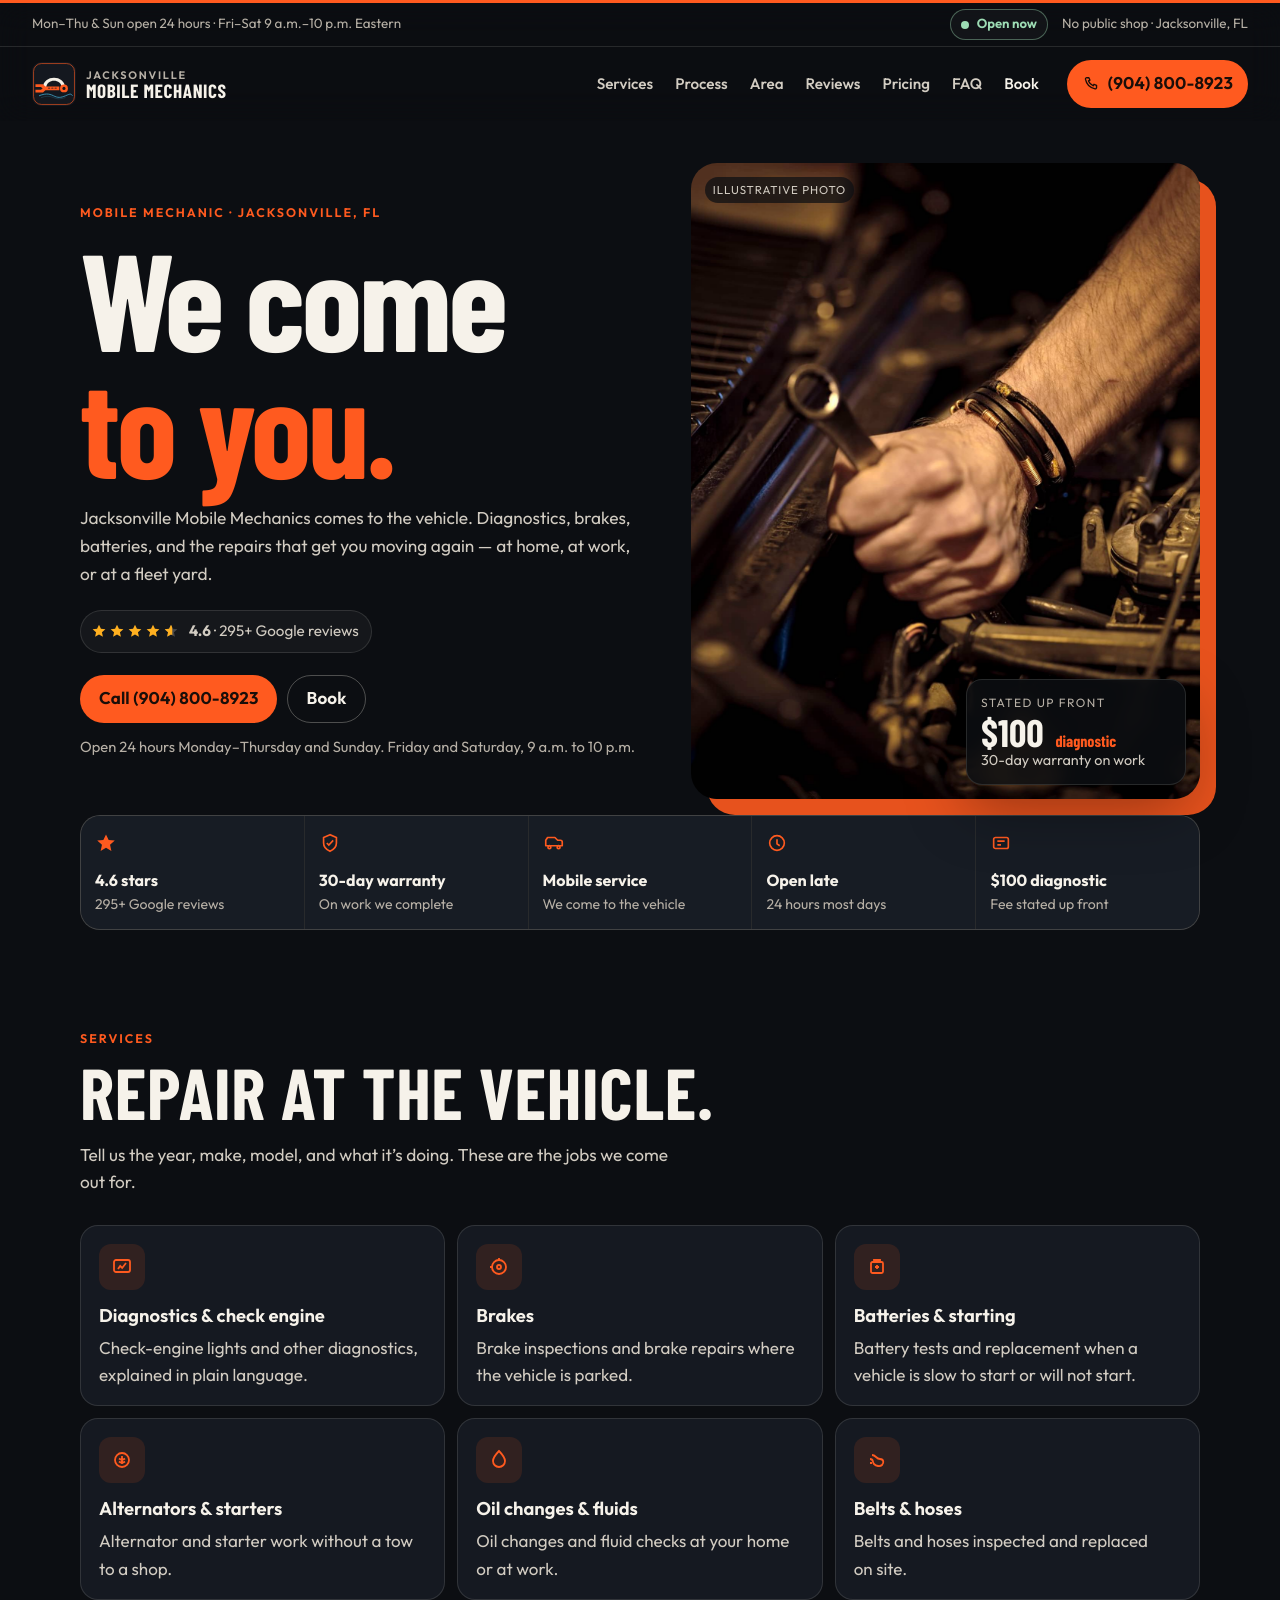
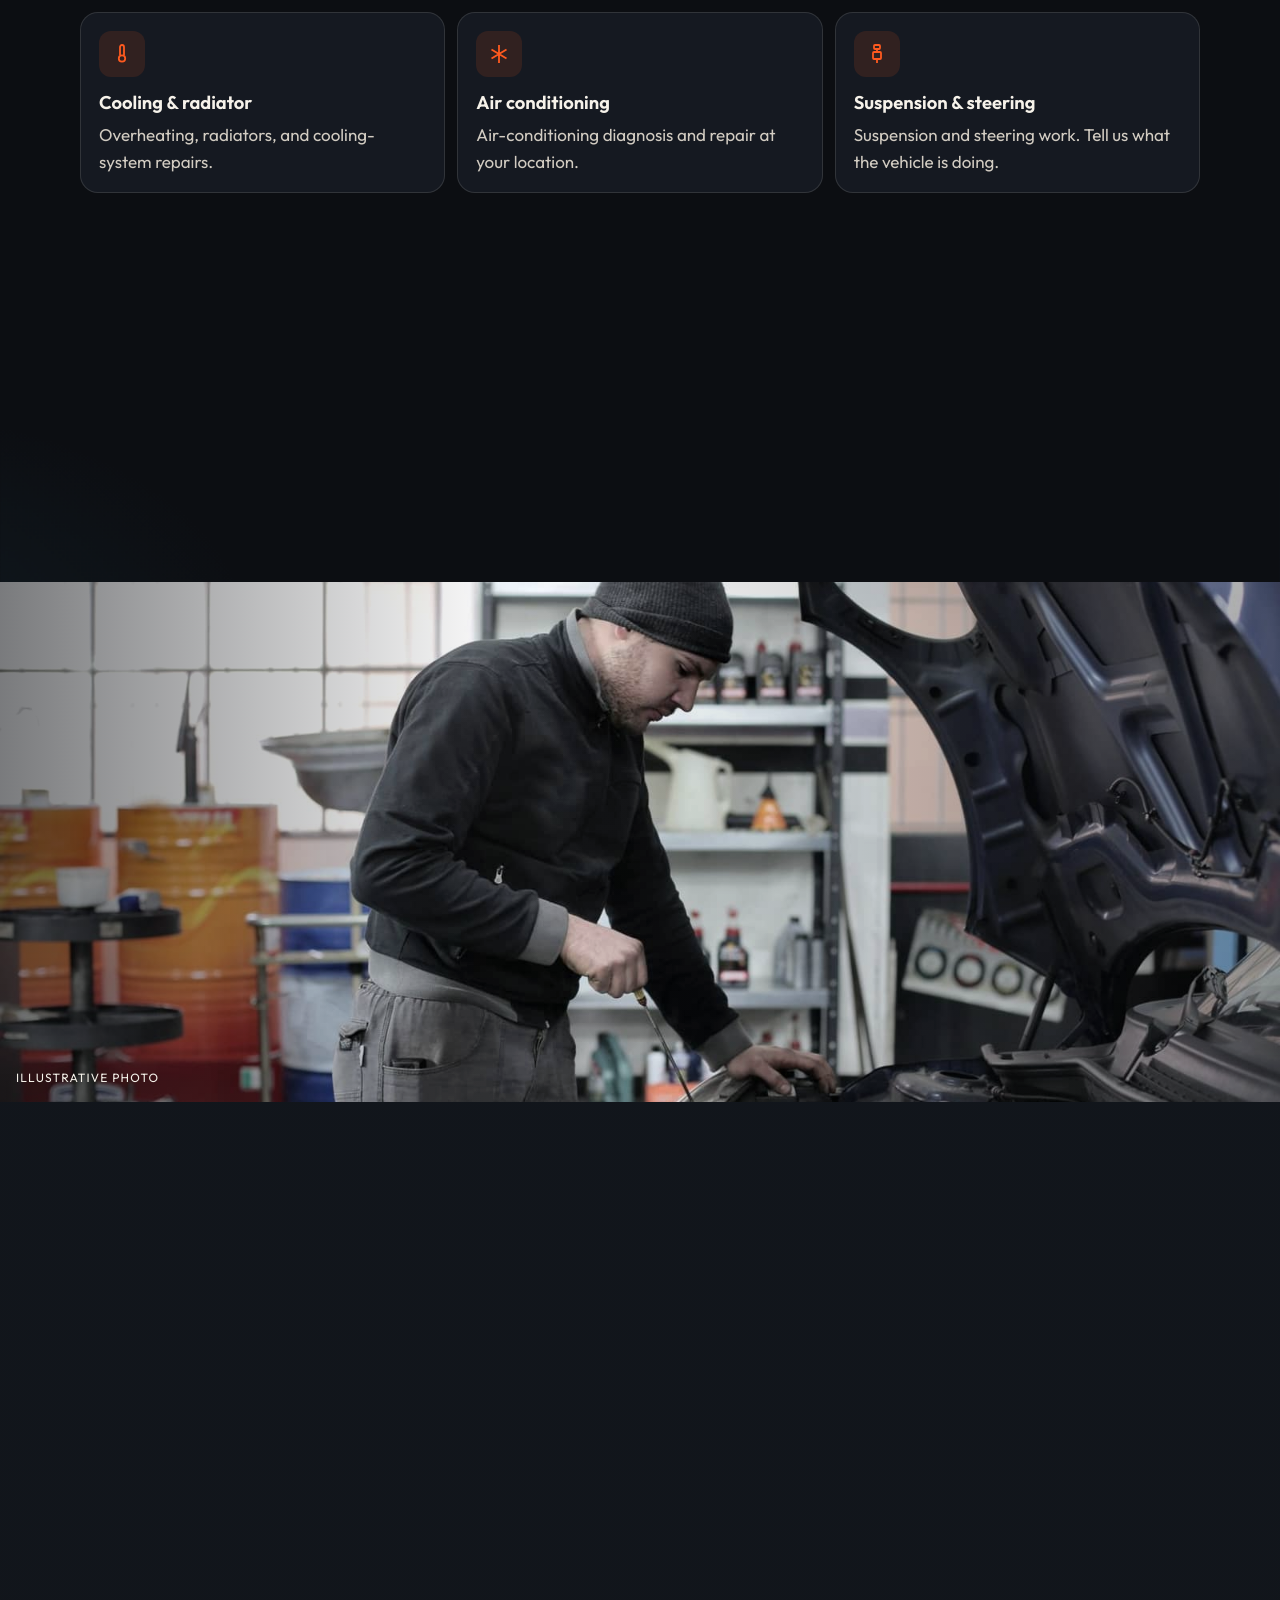
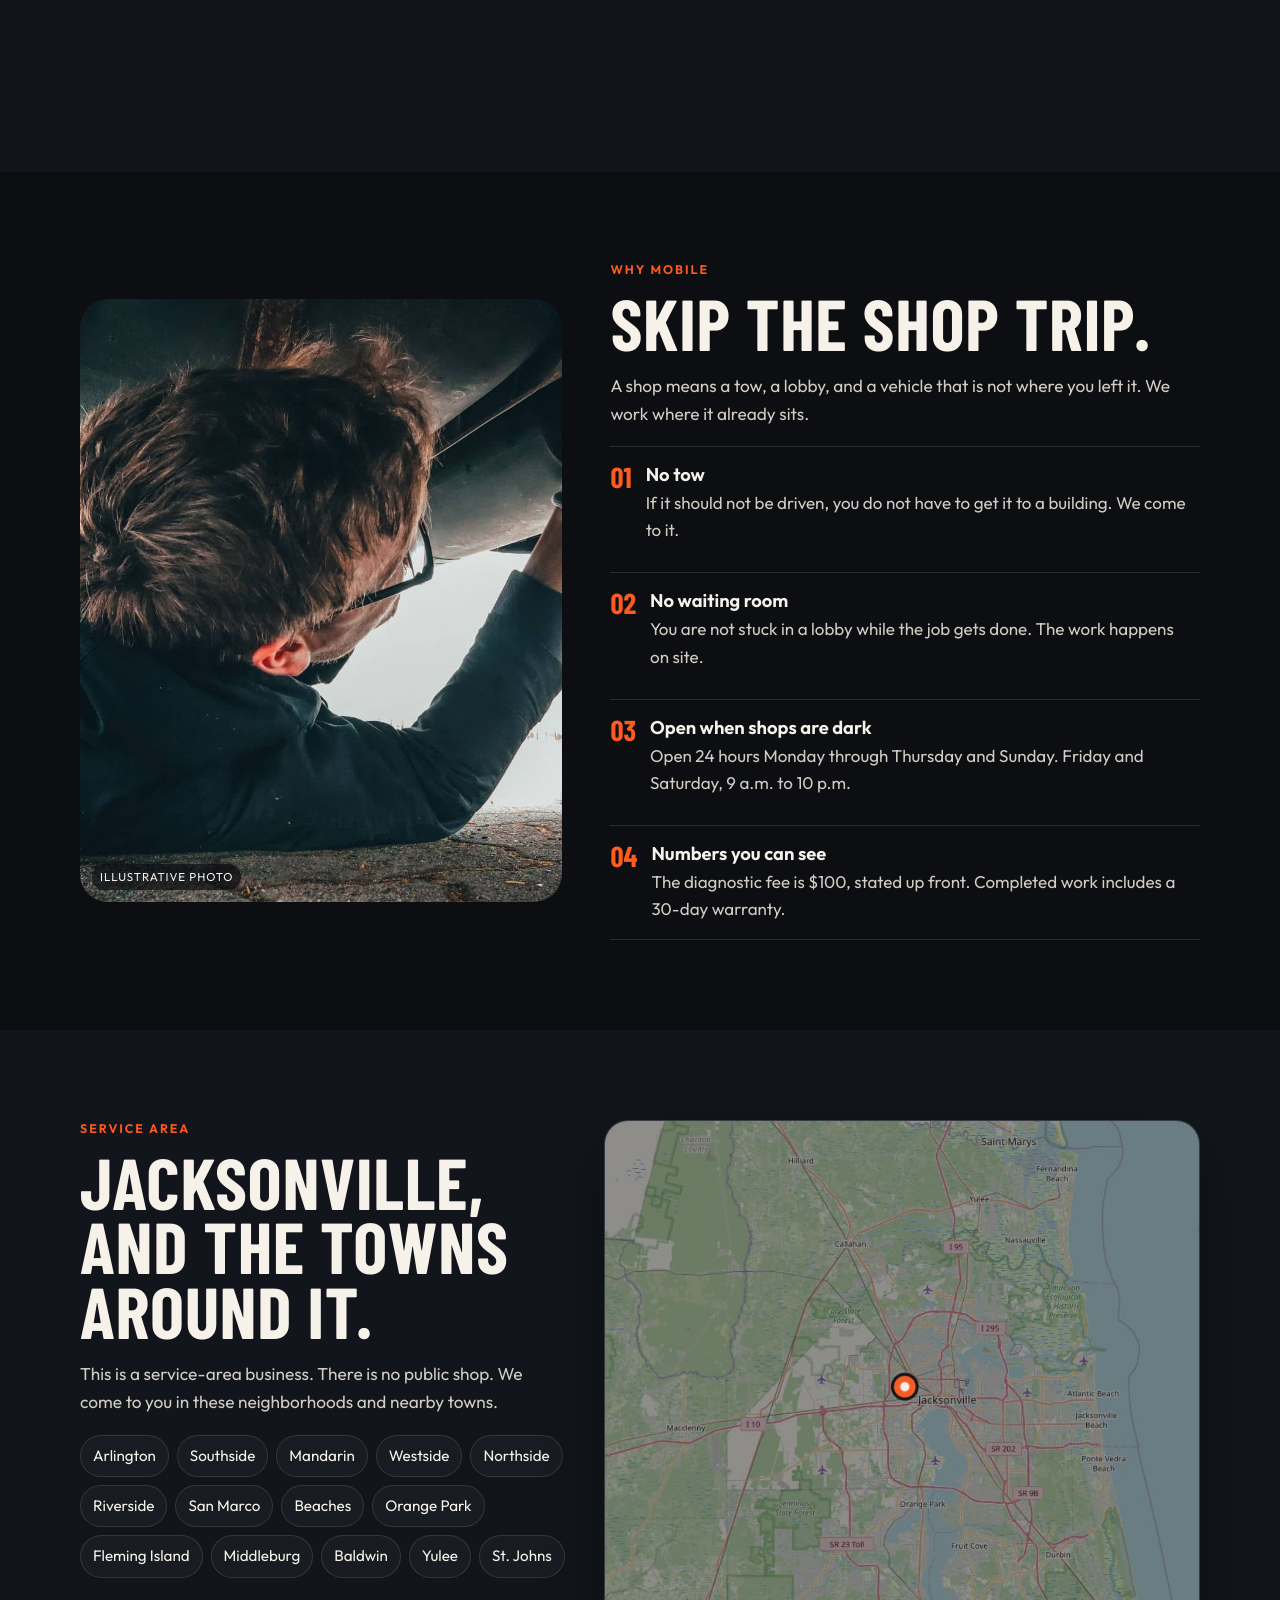
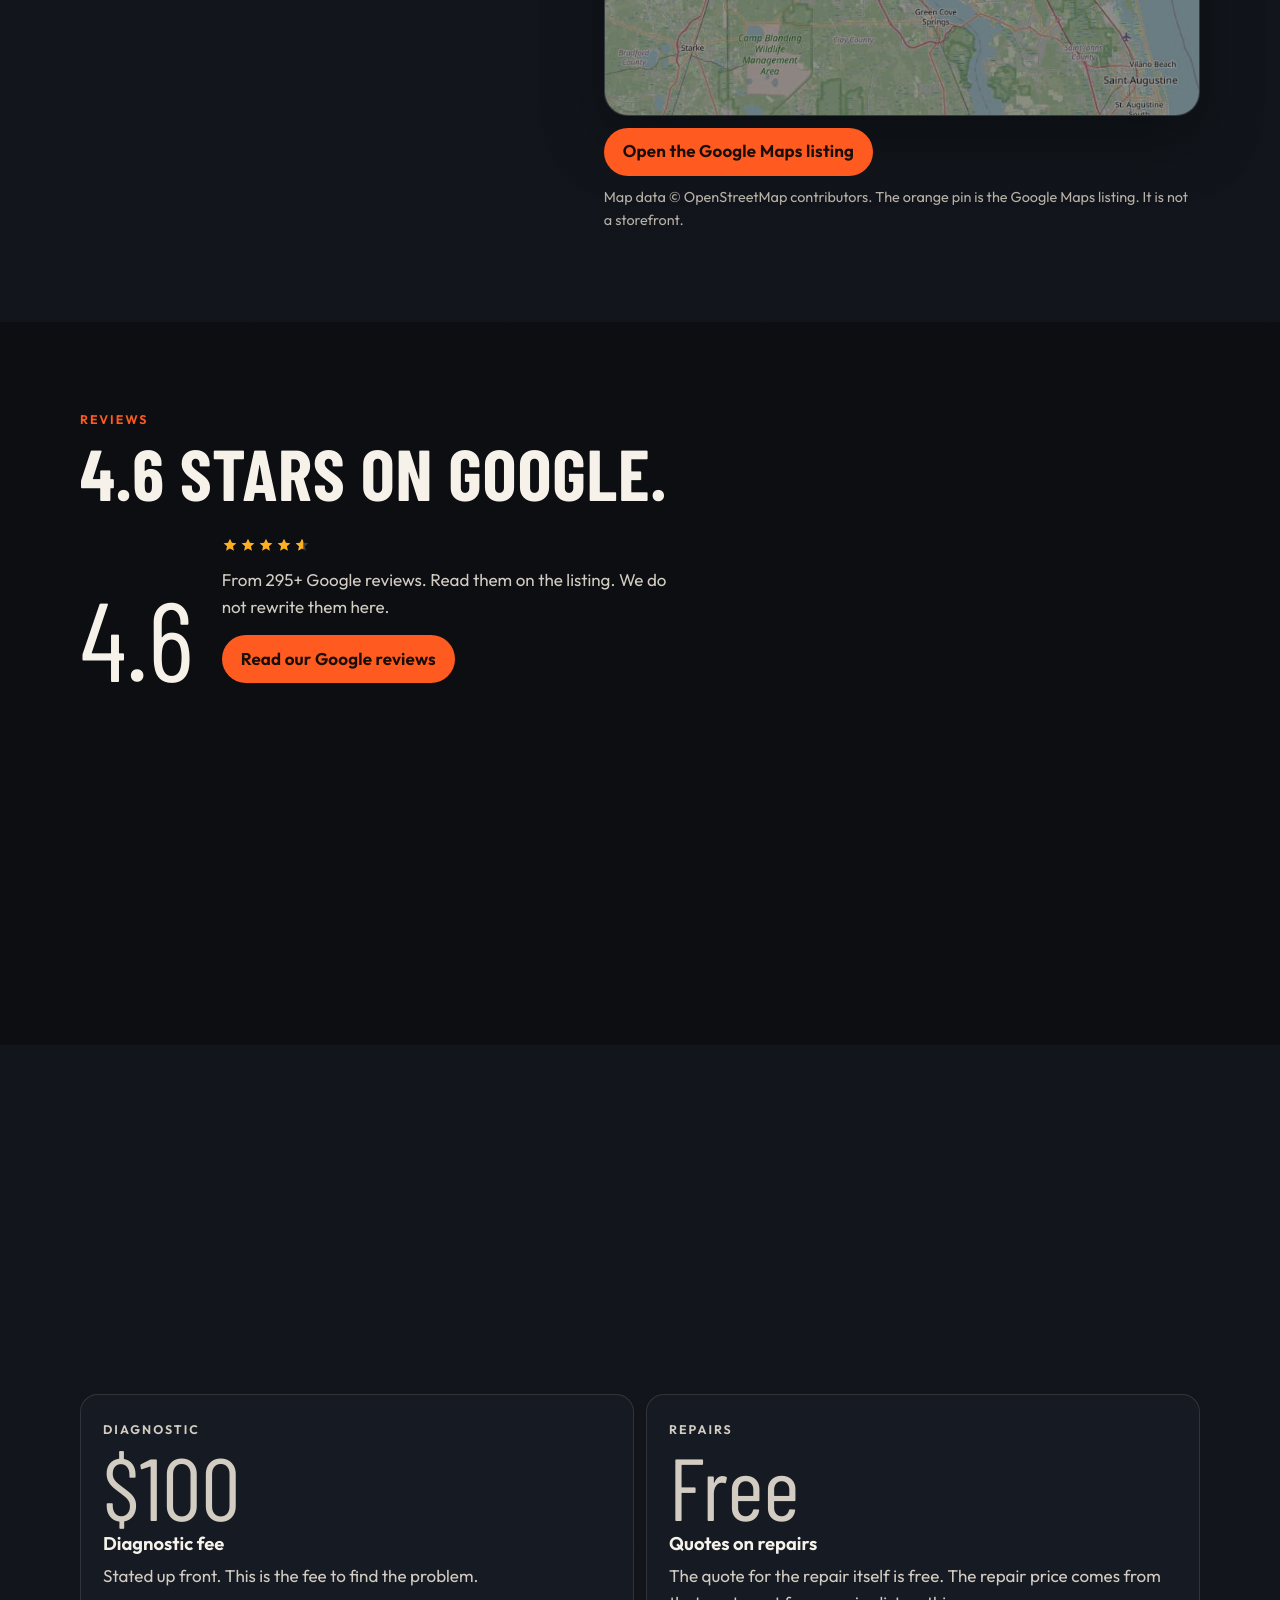
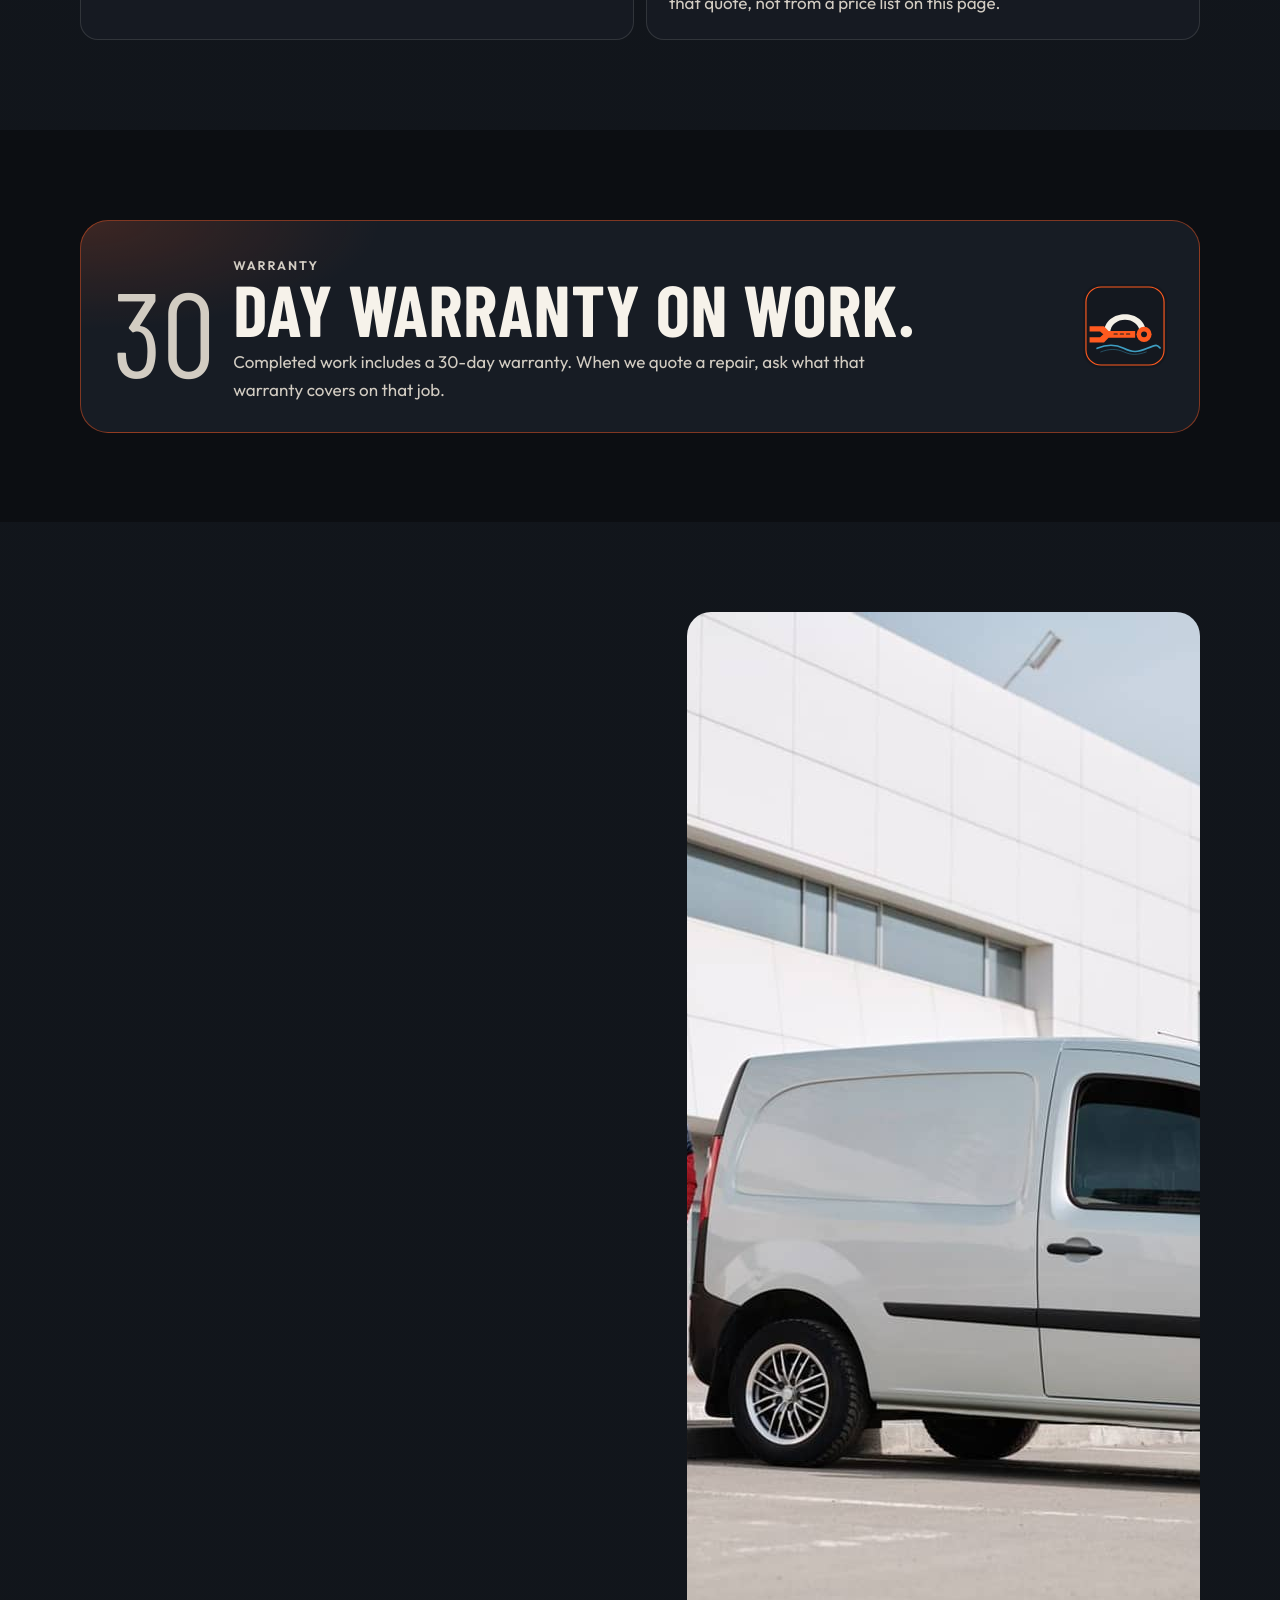
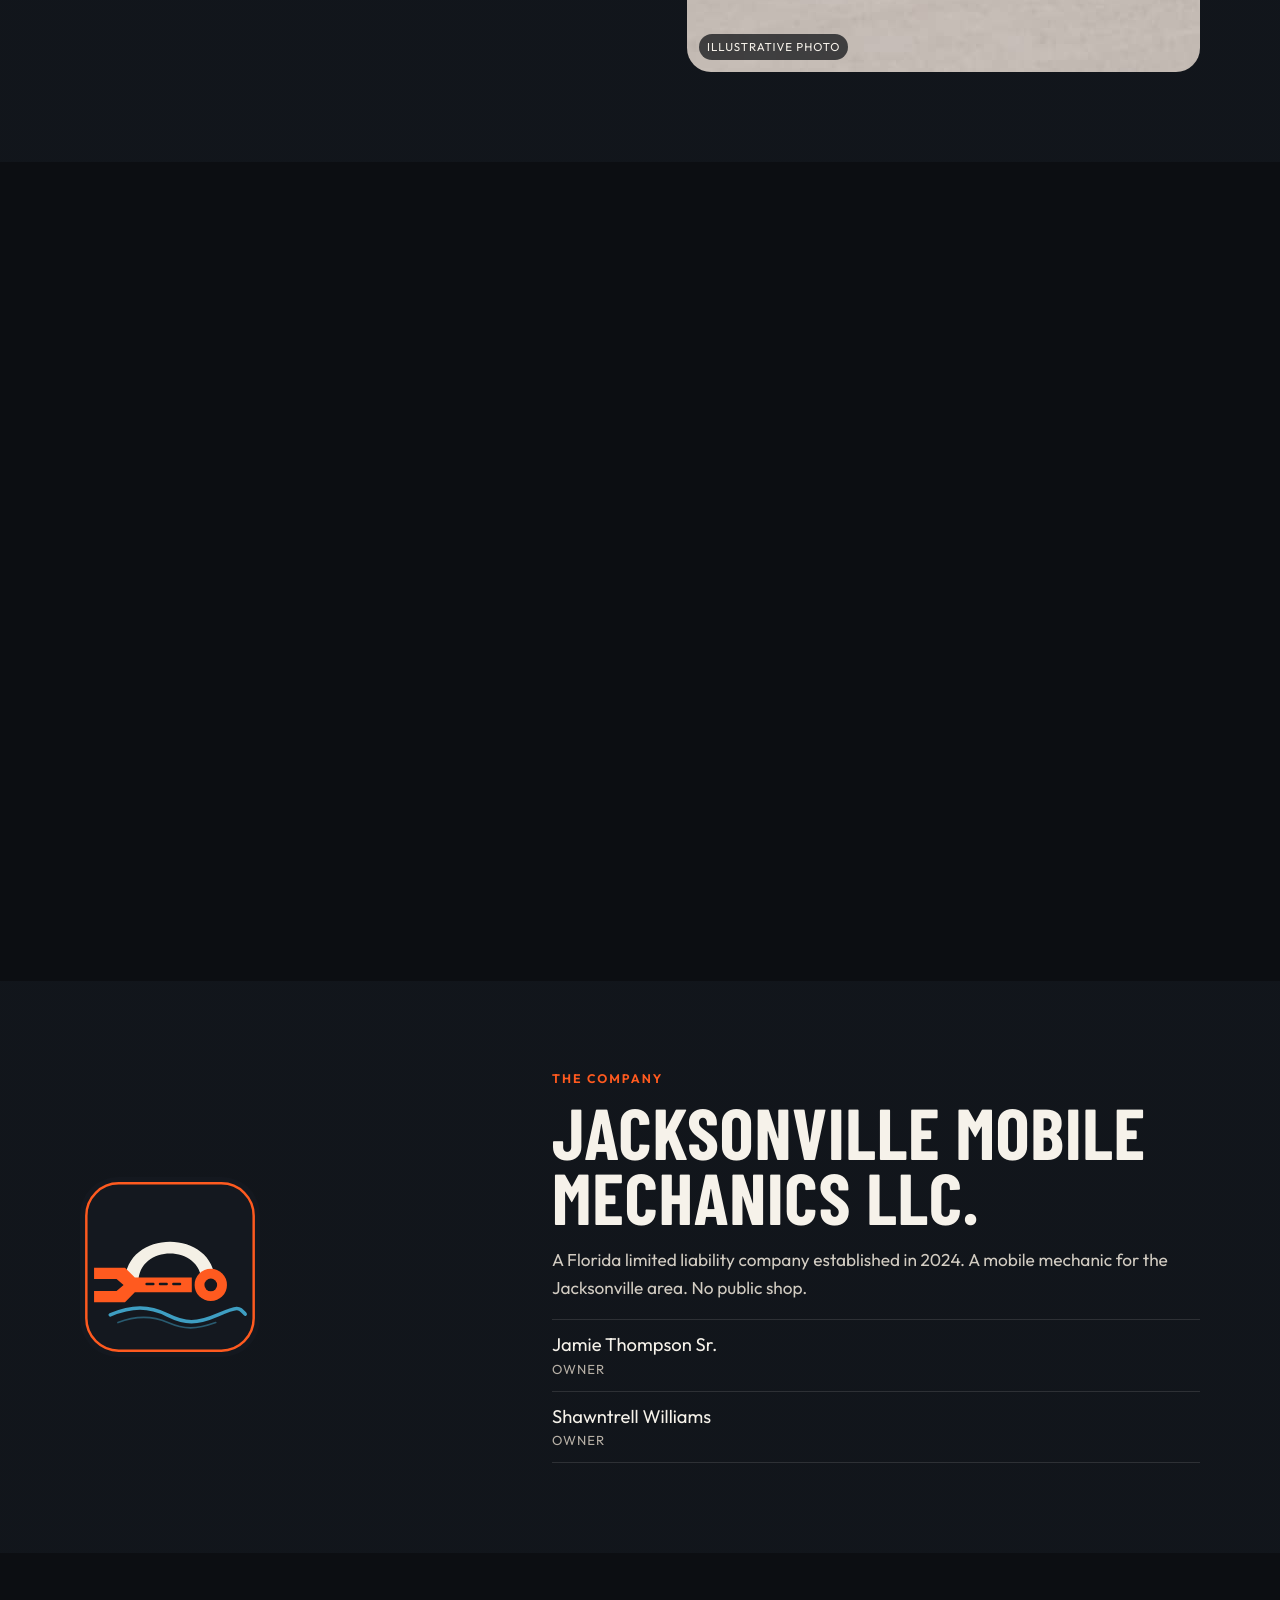
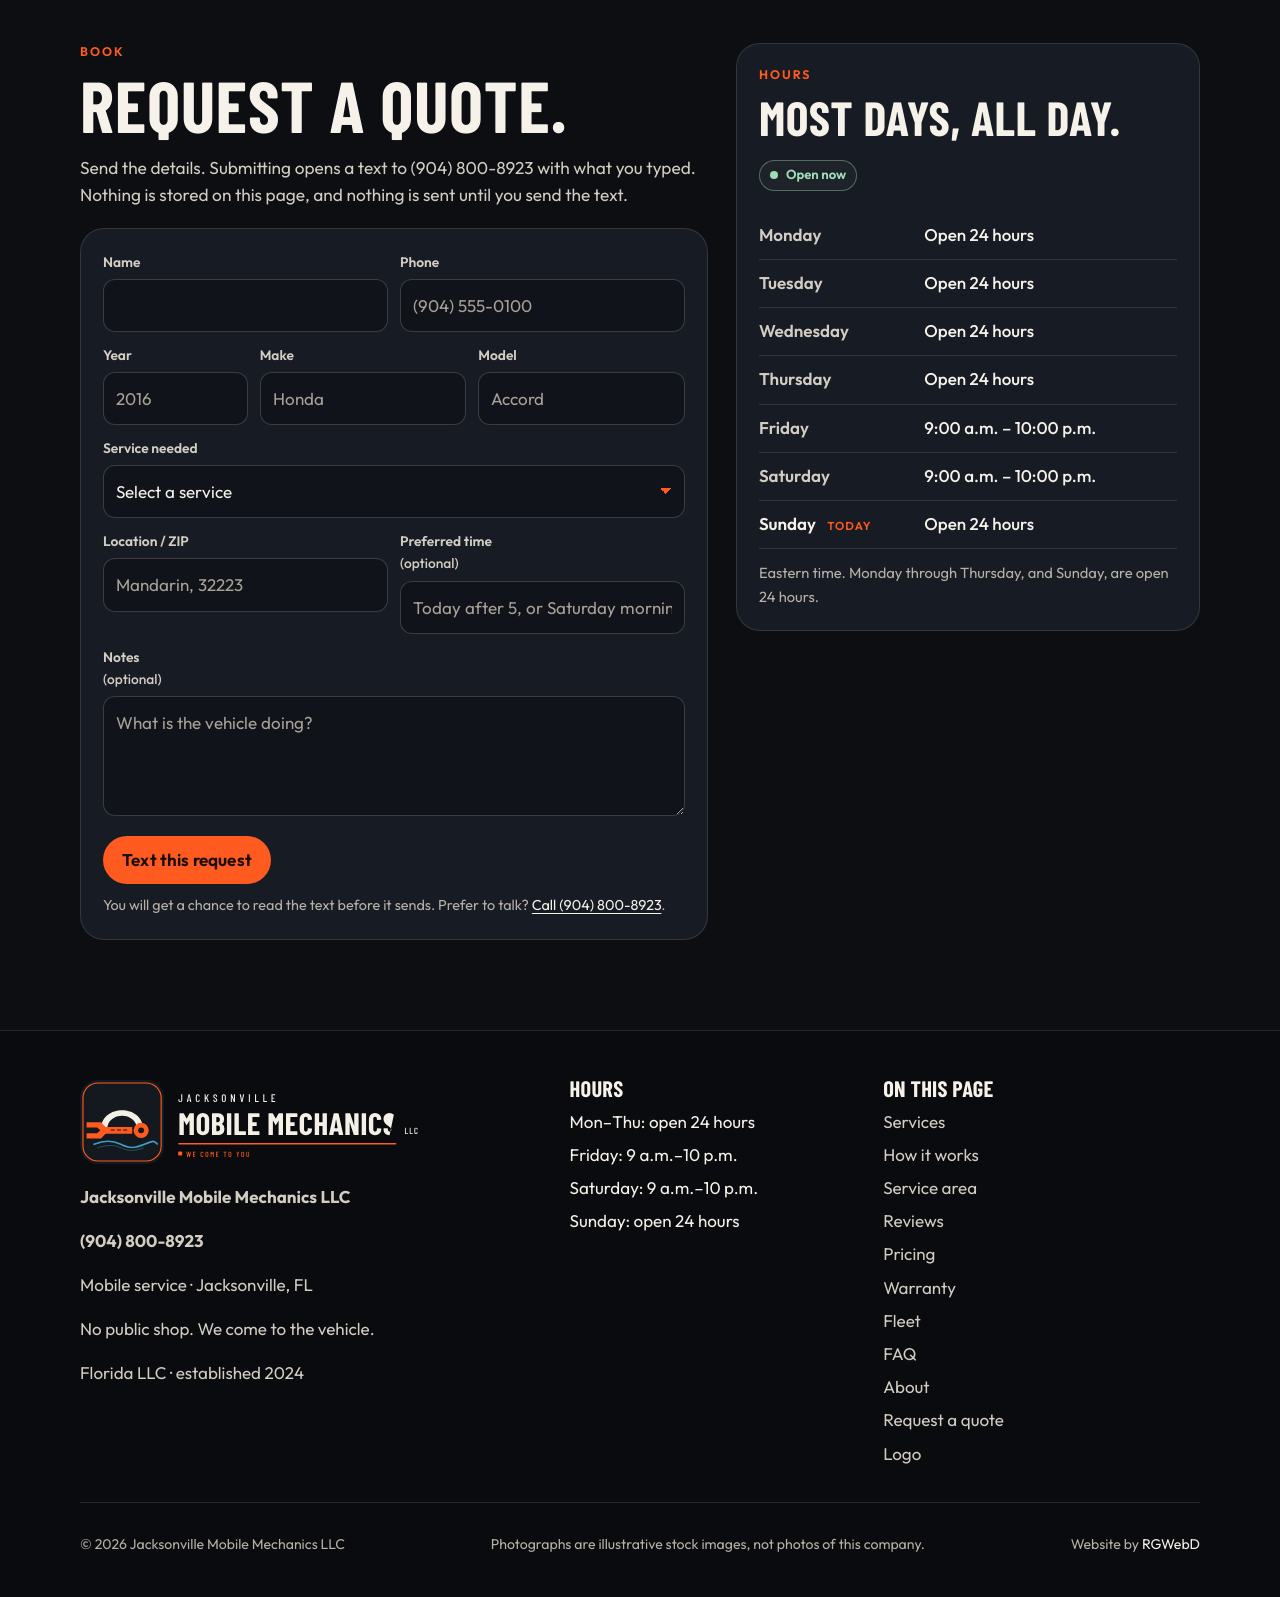
==== index.html @ 7a2b4e09 "Add the Jacksonville Mobile Mechanics preview site and logo. Static landing page and original bridge" ====
<!DOCTYPE html>
<html lang="en">
<head>
  <meta charset="utf-8">
  <script>document.documentElement.classList.add("js");</script>
  <meta name="viewport" content="width=device-width, initial-scale=1, viewport-fit=cover">
  <title>Jacksonville Mobile Mechanics LLC | We Come to You</title>
  <meta name="description" content="Mobile mechanic in Jacksonville, FL. We come to you. 4.6 stars from 295+ Google reviews. $100 diagnostic and a 30-day warranty. Call (904) 800-8923.">
  <link rel="canonical" href="https://rgwebd.github.io/jaxmobilemechanics/">
  <meta name="theme-color" content="#0c0e12">
  <meta name="format-detection" content="telephone=yes">
  <meta property="og:type" content="website">
  <meta property="og:locale" content="en_US">
  <meta property="og:site_name" content="Jacksonville Mobile Mechanics LLC">
  <meta property="og:title" content="Jacksonville Mobile Mechanics LLC | We Come to You">
  <meta property="og:description" content="Mobile mechanic in Jacksonville, FL. We come to you. 4.6 stars from 295+ Google reviews. $100 diagnostic and a 30-day warranty. Call (904) 800-8923.">
  <meta property="og:url" content="https://rgwebd.github.io/jaxmobilemechanics/">
  <meta property="og:image" content="https://rgwebd.github.io/jaxmobilemechanics/assets/og.png">
  <meta property="og:image:width" content="1200">
  <meta property="og:image:height" content="630">
  <meta property="og:image:alt" content="Jacksonville Mobile Mechanics logo and the line We come to you.">
  <meta name="twitter:card" content="summary_large_image">
  <meta name="twitter:title" content="Jacksonville Mobile Mechanics LLC | We Come to You">
  <meta name="twitter:description" content="Mobile mechanic in Jacksonville, FL. We come to you. Call (904) 800-8923.">
  <meta name="twitter:image" content="https://rgwebd.github.io/jaxmobilemechanics/assets/og.png">
  <link rel="icon" href="assets/favicon.svg" type="image/svg+xml">
  <link rel="icon" href="assets/favicon-32.png" type="image/png" sizes="32x32">
  <link rel="apple-touch-icon" href="assets/apple-touch.png">
  <link rel="preconnect" href="https://fonts.googleapis.com">
  <link rel="preconnect" href="https://fonts.gstatic.com" crossorigin>
  <link href="https://fonts.googleapis.com/css2?family=Barlow+Condensed:wght@500;600;700;800&family=Outfit:wght@400;500;600;700&display=swap" rel="stylesheet">
  <link rel="stylesheet" href="css/styles.css">
  <link rel="preload" as="image" href="assets/hero.jpg">
  <script type="application/ld+json">
  {
    "@context": "https://schema.org",
    "@type": "AutoRepair",
    "@id": "https://rgwebd.github.io/jaxmobilemechanics/#business",
    "name": "Jacksonville Mobile Mechanics LLC",
    "url": "https://rgwebd.github.io/jaxmobilemechanics/",
    "telephone": "+1-904-800-8923",
    "image": "https://rgwebd.github.io/jaxmobilemechanics/assets/og.png",
    "logo": "https://rgwebd.github.io/jaxmobilemechanics/assets/icon.png",
    "description": "Mobile mechanic that comes to the customer in the Jacksonville, Florida area. Service-area business with no public shop. Diagnostic fee is $100. 30-day warranty on work.",
    "address": {
      "@type": "PostalAddress",
      "addressLocality": "Jacksonville",
      "addressRegion": "FL",
      "addressCountry": "US"
    },
    "geo": {
      "@type": "GeoCoordinates",
      "latitude": 30.34499,
      "longitude": -81.7333021
    },
    "hasMap": "https://www.google.com/maps/place/JACKSONVILLE+MOBILE+MECHANICS+LC/@30.34499,-81.7333021,10z/data=!3m1!4b1!4m6!3m5!1s0x88e5b10335e64e37:0x423d5202d75ca5d5",
    "areaServed": [
      "Jacksonville, FL",
      "Arlington",
      "Southside",
      "Mandarin",
      "Westside",
      "Northside",
      "Riverside",
      "San Marco",
      "Beaches",
      "Orange Park",
      "Fleming Island",
      "Middleburg",
      "Baldwin",
      "Yulee",
      "St. Johns"
    ],
    "openingHoursSpecification": [
      {
        "@type": "OpeningHoursSpecification",
        "dayOfWeek": ["Monday", "Tuesday", "Wednesday", "Thursday", "Sunday"],
        "opens": "00:00",
        "closes": "23:59"
      },
      {
        "@type": "OpeningHoursSpecification",
        "dayOfWeek": ["Friday", "Saturday"],
        "opens": "09:00",
        "closes": "22:00"
      }
    ],
    "aggregateRating": {
      "@type": "AggregateRating",
      "ratingValue": "4.6",
      "reviewCount": "295",
      "bestRating": "5",
      "worstRating": "1"
    },
    "foundingDate": "2024",
    "founder": [
      { "@type": "Person", "name": "Jamie Thompson Sr." },
      { "@type": "Person", "name": "Shawntrell Williams" }
    ],
    "makesOffer": {
      "@type": "Offer",
      "name": "Diagnostic",
      "price": "100",
      "priceCurrency": "USD",
      "description": "Diagnostic fee of $100. Repair quotes are free."
    },
    "hasOfferCatalog": {
      "@type": "OfferCatalog",
      "name": "Mobile auto repair",
      "itemListElement": [
        { "@type": "Offer", "itemOffered": { "@type": "Service", "name": "Diagnostics and check engine" } },
        { "@type": "Offer", "itemOffered": { "@type": "Service", "name": "Brakes" } },
        { "@type": "Offer", "itemOffered": { "@type": "Service", "name": "Batteries and starting" } },
        { "@type": "Offer", "itemOffered": { "@type": "Service", "name": "Alternators and starters" } },
        { "@type": "Offer", "itemOffered": { "@type": "Service", "name": "Oil changes and fluids" } },
        { "@type": "Offer", "itemOffered": { "@type": "Service", "name": "Belts and hoses" } },
        { "@type": "Offer", "itemOffered": { "@type": "Service", "name": "Cooling and radiator" } },
        { "@type": "Offer", "itemOffered": { "@type": "Service", "name": "Air conditioning" } },
        { "@type": "Offer", "itemOffered": { "@type": "Service", "name": "Suspension and steering" } },
        { "@type": "Offer", "itemOffered": { "@type": "Service", "name": "Tune-ups and spark plugs" } },
        { "@type": "Offer", "itemOffered": { "@type": "Service", "name": "Pre-purchase inspections" } },
        { "@type": "Offer", "itemOffered": { "@type": "Service", "name": "No-start help" } },
        { "@type": "Offer", "itemOffered": { "@type": "Service", "name": "Fleet service" } }
      ]
    }
  }
  </script>
</head>
<body>
  <a class="skip" href="#content">Skip to content</a>
  <svg class="svg-defs" aria-hidden="true">
    <defs>
      <clipPath id="star60" clipPathUnits="objectBoundingBox">
        <rect width="0.6" height="1"></rect>
      </clipPath>
    </defs>
  </svg>

  <header class="site-header" data-header>
    <div class="utility">
      <p>Mon–Thu &amp; Sun open 24 hours · Fri–Sat 9 a.m.–10 p.m. Eastern</p>
      <div class="utility-right">
        <p class="pill" data-open-status hidden>Hours</p>
        <p>No public shop · Jacksonville, FL</p>
      </div>
    </div>
    <div class="bar">
      <a class="brand" href="index.html" aria-label="Jacksonville Mobile Mechanics, home">
        <img src="assets/logo-icon.svg" alt="" width="44" height="44">
        <span>
          <span class="brand-place">Jacksonville</span>
          <span class="brand-name">Mobile Mechanics</span>
        </span>
      </a>
      <nav id="site-nav" class="nav-panel" data-nav aria-label="Primary">
        <a href="#services">Services</a>
        <a href="#how">Process</a>
        <a href="#area">Area</a>
        <a href="#reviews">Reviews</a>
        <a href="#pricing">Pricing</a>
        <a href="#faq">FAQ</a>
        <a href="#book">Book</a>
      </nav>
      <a class="btn btn-primary btn-call" href="tel:+19048008923" aria-label="Call (904) 800-8923">
        <svg viewBox="0 0 24 24" aria-hidden="true" fill="none" stroke="currentColor" stroke-width="1.8" stroke-linecap="round" stroke-linejoin="round"><path d="M6.4 3.6h2.8l1.4 3.4-2 .9a12.2 12.2 0 0 0 6.5 6.5l.9-2 3.4 1.4v2.8a1.8 1.8 0 0 1-2 1.8A16.2 16.2 0 0 1 4.6 5.6a1.8 1.8 0 0 1 1.8-2z"/></svg>
        <span class="call-label">Call</span>
        <span class="call-num">(904) 800-8923</span>
      </a>
      <button class="nav-toggle" type="button" data-nav-toggle aria-expanded="false" aria-controls="site-nav">
        <span class="sr-only">Menu</span>
        <span class="burger"></span>
      </button>
    </div>
  </header>

  <main id="content">
    <section class="hero">
      <div class="wrap hero-grid">
        <div class="reveal">
          <p class="eyebrow">Mobile mechanic · Jacksonville, FL</p>
          <h1>We come<br><span>to you.</span></h1>
          <p class="lede">Jacksonville Mobile Mechanics comes to the vehicle. Diagnostics, brakes, batteries, and the repairs that get you moving again — at home, at work, or at a fleet yard.</p>
          <a class="rating" href="https://www.google.com/maps/place/JACKSONVILLE+MOBILE+MECHANICS+LC/@30.34499,-81.7333021,10z/data=!3m1!4b1!4m6!3m5!1s0x88e5b10335e64e37:0x423d5202d75ca5d5" target="_blank" rel="noopener noreferrer">
            <span class="stars" role="img" aria-label="4.6 out of 5 stars">
              <svg viewBox="0 0 24 24" aria-hidden="true"><path class="star-fg" d="M12 2.6 14.9 8.8 21.6 9.4 16.4 14l1.5 6.6L12 17.1 6.1 20.6 7.6 14 2.4 9.4l6.7-.6z"/></svg>
              <svg viewBox="0 0 24 24" aria-hidden="true"><path class="star-fg" d="M12 2.6 14.9 8.8 21.6 9.4 16.4 14l1.5 6.6L12 17.1 6.1 20.6 7.6 14 2.4 9.4l6.7-.6z"/></svg>
              <svg viewBox="0 0 24 24" aria-hidden="true"><path class="star-fg" d="M12 2.6 14.9 8.8 21.6 9.4 16.4 14l1.5 6.6L12 17.1 6.1 20.6 7.6 14 2.4 9.4l6.7-.6z"/></svg>
              <svg viewBox="0 0 24 24" aria-hidden="true"><path class="star-fg" d="M12 2.6 14.9 8.8 21.6 9.4 16.4 14l1.5 6.6L12 17.1 6.1 20.6 7.6 14 2.4 9.4l6.7-.6z"/></svg>
              <svg viewBox="0 0 24 24" aria-hidden="true"><path class="star-bg" d="M12 2.6 14.9 8.8 21.6 9.4 16.4 14l1.5 6.6L12 17.1 6.1 20.6 7.6 14 2.4 9.4l6.7-.6z"/><path class="star-fg" clip-path="url(#star60)" d="M12 2.6 14.9 8.8 21.6 9.4 16.4 14l1.5 6.6L12 17.1 6.1 20.6 7.6 14 2.4 9.4l6.7-.6z"/></svg>
            </span>
            <span><strong>4.6</strong> · 295+ Google reviews</span>
          </a>
          <div class="hero-actions">
            <a class="btn btn-primary" href="tel:+19048008923">Call (904) 800-8923</a>
            <a class="btn btn-ghost" href="#book">Book</a>
          </div>
          <p class="fine">Open 24 hours Monday–Thursday and Sunday. Friday and Saturday, 9 a.m. to 10 p.m.</p>
        </div>
        <figure class="hero-shot reveal">
          <img src="assets/hero.jpg" width="1400" height="1680" alt="Mechanic’s hands using a wrench in an engine bay" fetchpriority="high">
          <figcaption class="shot-note">Illustrative photo</figcaption>
          <div class="float-card">
            <p class="k">Stated up front</p>
            <p><strong>$100 <span>diagnostic</span></strong></p>
            <p class="sub">30-day warranty on work</p>
          </div>
        </figure>
      </div>
    </section>

    <section class="trust" aria-label="At a glance">
      <div class="wrap">
        <div class="trust-grid">
          <div class="trust-item">
            <svg viewBox="0 0 24 24" aria-hidden="true" fill="currentColor"><path d="M12 2.6 14.9 8.8 21.6 9.4 16.4 14l1.5 6.6L12 17.1 6.1 20.6 7.6 14 2.4 9.4l6.7-.6z"/></svg>
            <strong>4.6 stars</strong>
            <span>295+ Google reviews</span>
          </div>
          <div class="trust-item">
            <svg viewBox="0 0 24 24" aria-hidden="true" fill="none" stroke="currentColor" stroke-width="1.8"><path d="M12 3 5 6v6c0 4.2 2.8 7.2 7 9 4.2-1.8 7-4.8 7-9V6l-7-3z"/><path d="m8.5 12 2.2 2.2 4.8-5"/></svg>
            <strong>30-day warranty</strong>
            <span>On work we complete</span>
          </div>
          <div class="trust-item">
            <svg viewBox="0 0 24 24" aria-hidden="true" fill="none" stroke="currentColor" stroke-width="1.8" stroke-linejoin="round"><path d="M3 15V9l2-3h8l3 3h3a2 2 0 0 1 2 2v4H3z"/><circle cx="7" cy="16.5" r="1.6"/><circle cx="17" cy="16.5" r="1.6"/></svg>
            <strong>Mobile service</strong>
            <span>We come to the vehicle</span>
          </div>
          <div class="trust-item">
            <svg viewBox="0 0 24 24" aria-hidden="true" fill="none" stroke="currentColor" stroke-width="1.8"><circle cx="12" cy="12" r="8"/><path d="M12 8v5l3 2"/></svg>
            <strong>Open late</strong>
            <span>24 hours most days</span>
          </div>
          <div class="trust-item">
            <svg viewBox="0 0 24 24" aria-hidden="true" fill="none" stroke="currentColor" stroke-width="1.8"><rect x="4" y="6" width="16" height="12" rx="2"/><path d="M8 10h8M8 14h4"/></svg>
            <strong>$100 diagnostic</strong>
            <span>Fee stated up front</span>
          </div>
        </div>
      </div>
    </section>

    <section class="section" id="services">
      <div class="wrap">
        <div class="section-head reveal">
          <p class="eyebrow">Services</p>
          <h2>Repair at the vehicle.</h2>
          <p class="lede">Tell us the year, make, model, and what it’s doing. These are the jobs we come out for.</p>
        </div>
        <div class="service-grid">
          <article class="card reveal">
            <span class="ico" aria-hidden="true"><svg viewBox="0 0 24 24" fill="none" stroke="currentColor" stroke-width="1.8"><rect x="4" y="5" width="16" height="12" rx="2"/><path d="m8 14 2.2-3 2 2L16 8"/></svg></span>
            <h3>Diagnostics &amp; check engine</h3>
            <p>Check-engine lights and other diagnostics, explained in plain language.</p>
          </article>
          <article class="card reveal">
            <span class="ico" aria-hidden="true"><svg viewBox="0 0 24 24" fill="none" stroke="currentColor" stroke-width="1.8"><circle cx="12" cy="12" r="7"/><circle cx="12" cy="12" r="2"/><path d="M12 5V3M5 12H3"/></svg></span>
            <h3>Brakes</h3>
            <p>Brake inspections and brake repairs where the vehicle is parked.</p>
          </article>
          <article class="card reveal">
            <span class="ico" aria-hidden="true"><svg viewBox="0 0 24 24" fill="none" stroke="currentColor" stroke-width="1.8"><rect x="6" y="7" width="12" height="11" rx="1.5"/><path d="M9 7V5h6v2M12 10v4M10 12h4"/></svg></span>
            <h3>Batteries &amp; starting</h3>
            <p>Battery tests and replacement when a vehicle is slow to start or will not start.</p>
          </article>
          <article class="card reveal">
            <span class="ico" aria-hidden="true"><svg viewBox="0 0 24 24" fill="none" stroke="currentColor" stroke-width="1.8"><circle cx="12" cy="12" r="7"/><path d="M12 8v8M9 10.5c2 1.6 4 1.6 6 0M9 13.5c2 1.6 4 1.6 6 0"/></svg></span>
            <h3>Alternators &amp; starters</h3>
            <p>Alternator and starter work without a tow to a shop.</p>
          </article>
          <article class="card reveal">
            <span class="ico" aria-hidden="true"><svg viewBox="0 0 24 24" fill="none" stroke="currentColor" stroke-width="1.8"><path d="M12 3s6 6.2 6 10a6 6 0 0 1-12 0c0-3.8 6-10 6-10z"/></svg></span>
            <h3>Oil changes &amp; fluids</h3>
            <p>Oil changes and fluid checks at your home or at work.</p>
          </article>
          <article class="card reveal">
            <span class="ico" aria-hidden="true"><svg viewBox="0 0 24 24" fill="none" stroke="currentColor" stroke-width="1.8"><path d="M7 7c4 0 4 4 8 4s4 4 2 6-6 1-8-1 0-5-4-5"/><path d="M5 15h2"/></svg></span>
            <h3>Belts &amp; hoses</h3>
            <p>Belts and hoses inspected and replaced on site.</p>
          </article>
          <article class="card reveal">
            <span class="ico" aria-hidden="true"><svg viewBox="0 0 24 24" fill="none" stroke="currentColor" stroke-width="1.8"><path d="M10 13V5a2 2 0 1 1 4 0v8"/><circle cx="12" cy="16.5" r="3.2"/></svg></span>
            <h3>Cooling &amp; radiator</h3>
            <p>Overheating, radiators, and cooling-system repairs.</p>
          </article>
          <article class="card reveal">
            <span class="ico" aria-hidden="true"><svg viewBox="0 0 24 24" fill="none" stroke="currentColor" stroke-width="1.8"><path d="M12 3v18M4.5 7.5 19.5 16.5M19.5 7.5 4.5 16.5"/></svg></span>
            <h3>Air conditioning</h3>
            <p>Air-conditioning diagnosis and repair at your location.</p>
          </article>
          <article class="card reveal">
            <span class="ico" aria-hidden="true"><svg viewBox="0 0 24 24" fill="none" stroke="currentColor" stroke-width="1.8"><rect x="9" y="3" width="6" height="4" rx="1"/><path d="M12 7v3"/><rect x="8" y="10" width="8" height="7" rx="1"/><path d="M12 17v4"/></svg></span>
            <h3>Suspension &amp; steering</h3>
            <p>Suspension and steering work. Tell us what the vehicle is doing.</p>
          </article>
          <article class="card reveal">
            <span class="ico" aria-hidden="true"><svg viewBox="0 0 24 24" fill="none" stroke="currentColor" stroke-width="1.8"><path d="M10 3h4v3h-1v2h-2V6h-1zM9 8h6v3l-1 2v7h-4v-7l-1-2z"/></svg></span>
            <h3>Tune-ups &amp; spark plugs</h3>
            <p>Spark plugs and tune-up work when the engine is running rough.</p>
          </article>
          <article class="card reveal">
            <span class="ico" aria-hidden="true"><svg viewBox="0 0 24 24" fill="none" stroke="currentColor" stroke-width="1.8"><rect x="6" y="4" width="12" height="16" rx="2"/><path d="M9 4h6v3H9zM9 11h6M9 15h4"/></svg></span>
            <h3>Pre-purchase inspections</h3>
            <p>A look at a vehicle you are thinking about buying, done where it sits.</p>
          </article>
          <article class="card reveal">
            <span class="ico" aria-hidden="true"><svg viewBox="0 0 24 24" fill="none" stroke="currentColor" stroke-width="1.8"><circle cx="8" cy="12" r="3"/><path d="M11 12h8l-2 2h2l-2 2"/></svg></span>
            <h3>No-start help</h3>
            <p>If it will not start, call. We come to the vehicle.</p>
          </article>
          <article class="card fleet-card reveal">
            <span class="ico" aria-hidden="true"><svg viewBox="0 0 24 24" fill="none" stroke="currentColor" stroke-width="1.8" stroke-linejoin="round"><path d="M3 15V10l2-4h7l2 3h5v6H3z"/><circle cx="7" cy="16.5" r="1.5"/><circle cx="16" cy="16.5" r="1.5"/></svg></span>
            <div>
              <h3>Fleet service</h3>
              <p>Maintenance for more than one vehicle, at your lot or job site.</p>
            </div>
            <a class="btn btn-ghost" href="#fleet">Fleet details</a>
          </article>
        </div>
      </div>
    </section>

    <figure class="photo-break">
      <img src="assets/hood.jpg" width="1600" height="1100" alt="Mechanic checking an engine under an open hood" loading="lazy">
      <figcaption>Illustrative photo</figcaption>
    </figure>

    <section class="section bg-2" id="how">
      <div class="wrap">
        <div class="section-head reveal">
          <p class="eyebrow">How it works</p>
          <h2>Four steps from the call.</h2>
          <p class="lede">No public shop to find. You call, we come to the vehicle, and you hear the number before any repair starts.</p>
        </div>
        <div class="steps">
          <article class="card step reveal">
            <span class="step-num">01</span>
            <h3>Call or send a request</h3>
            <p>Tell us the vehicle, what’s going on, and where it is. Call or text <a href="tel:+19048008923">(904) 800-8923</a>, or use the form on this page.</p>
          </article>
          <article class="card step reveal">
            <span class="step-num">02</span>
            <h3>We come to you</h3>
            <p>We meet the vehicle at your home, your work, or your lot. There is no public shop to drive to.</p>
          </article>
          <article class="card step reveal">
            <span class="step-num">03</span>
            <h3>Diagnose</h3>
            <p>The diagnostic fee is $100. We find the problem and tell you what we found.</p>
          </article>
          <article class="card step reveal">
            <span class="step-num">04</span>
            <h3>Quote, then repair</h3>
            <p>Repair quotes are free. If you go ahead, the completed work includes a 30-day warranty.</p>
          </article>
        </div>
      </div>
    </section>

    <section class="section" id="why">
      <div class="wrap why-grid">
        <figure class="why-photo reveal">
          <img src="assets/under.jpg" width="1180" height="987" alt="Mechanic working underneath a vehicle raised on stands" loading="lazy">
          <figcaption>Illustrative photo</figcaption>
        </figure>
        <div class="reveal">
          <p class="eyebrow">Why mobile</p>
          <h2>Skip the shop trip.</h2>
          <p class="lede">A shop means a tow, a lobby, and a vehicle that is not where you left it. We work where it already sits.</p>
          <div class="reason-list">
            <article class="reason">
              <b>01</b>
              <div>
                <h3>No tow</h3>
                <p>If it should not be driven, you do not have to get it to a building. We come to it.</p>
              </div>
            </article>
            <article class="reason">
              <b>02</b>
              <div>
                <h3>No waiting room</h3>
                <p>You are not stuck in a lobby while the job gets done. The work happens on site.</p>
              </div>
            </article>
            <article class="reason">
              <b>03</b>
              <div>
                <h3>Open when shops are dark</h3>
                <p>Open 24 hours Monday through Thursday and Sunday. Friday and Saturday, 9 a.m. to 10 p.m.</p>
              </div>
            </article>
            <article class="reason">
              <b>04</b>
              <div>
                <h3>Numbers you can see</h3>
                <p>The diagnostic fee is $100, stated up front. Completed work includes a 30-day warranty.</p>
              </div>
            </article>
          </div>
        </div>
      </div>
    </section>

    <section class="section bg-2" id="area">
      <div class="wrap area-grid">
        <div class="reveal">
          <p class="eyebrow">Service area</p>
          <h2>Jacksonville, and the towns around it.</h2>
          <p class="lede">This is a service-area business. There is no public shop. We come to you in these neighborhoods and nearby towns.</p>
          <ul class="areas">
            <li>Arlington</li>
            <li>Southside</li>
            <li>Mandarin</li>
            <li>Westside</li>
            <li>Northside</li>
            <li>Riverside</li>
            <li>San Marco</li>
            <li>Beaches</li>
            <li>Orange Park</li>
            <li>Fleming Island</li>
            <li>Middleburg</li>
            <li>Baldwin</li>
            <li>Yulee</li>
            <li>St. Johns</li>
          </ul>
        </div>
        <div class="reveal">
          <div class="map-frame">
            <img src="assets/service-map.jpg" width="768" height="768" alt="Map of Jacksonville and nearby towns. An orange pin marks the Google Maps listing, not a shop." loading="lazy">
          </div>
          <div class="map-actions">
            <a class="btn btn-primary" href="https://www.google.com/maps/place/JACKSONVILLE+MOBILE+MECHANICS+LC/@30.34499,-81.7333021,10z/data=!3m1!4b1!4m6!3m5!1s0x88e5b10335e64e37:0x423d5202d75ca5d5" target="_blank" rel="noopener noreferrer">Open the Google Maps listing</a>
          </div>
          <p class="map-note">Map data © OpenStreetMap contributors. The orange pin is the Google Maps listing. It is not a storefront.</p>
        </div>
      </div>
    </section>

    <section class="section" id="reviews">
      <div class="wrap">
        <div class="section-head reveal">
          <p class="eyebrow">Reviews</p>
          <h2>4.6 stars on Google.</h2>
        </div>
        <div class="score-row reveal">
          <p class="score">4.6</p>
          <div class="score-copy">
            <span class="stars" role="img" aria-label="4.6 out of 5 stars">
              <svg viewBox="0 0 24 24" aria-hidden="true"><path class="star-fg" d="M12 2.6 14.9 8.8 21.6 9.4 16.4 14l1.5 6.6L12 17.1 6.1 20.6 7.6 14 2.4 9.4l6.7-.6z"/></svg>
              <svg viewBox="0 0 24 24" aria-hidden="true"><path class="star-fg" d="M12 2.6 14.9 8.8 21.6 9.4 16.4 14l1.5 6.6L12 17.1 6.1 20.6 7.6 14 2.4 9.4l6.7-.6z"/></svg>
              <svg viewBox="0 0 24 24" aria-hidden="true"><path class="star-fg" d="M12 2.6 14.9 8.8 21.6 9.4 16.4 14l1.5 6.6L12 17.1 6.1 20.6 7.6 14 2.4 9.4l6.7-.6z"/></svg>
              <svg viewBox="0 0 24 24" aria-hidden="true"><path class="star-fg" d="M12 2.6 14.9 8.8 21.6 9.4 16.4 14l1.5 6.6L12 17.1 6.1 20.6 7.6 14 2.4 9.4l6.7-.6z"/></svg>
              <svg viewBox="0 0 24 24" aria-hidden="true"><path class="star-bg" d="M12 2.6 14.9 8.8 21.6 9.4 16.4 14l1.5 6.6L12 17.1 6.1 20.6 7.6 14 2.4 9.4l6.7-.6z"/><path class="star-fg" clip-path="url(#star60)" d="M12 2.6 14.9 8.8 21.6 9.4 16.4 14l1.5 6.6L12 17.1 6.1 20.6 7.6 14 2.4 9.4l6.7-.6z"/></svg>
            </span>
            <p>From 295+ Google reviews. Read them on the listing. We do not rewrite them here.</p>
            <p style="margin-top:14px"><a class="btn btn-primary" href="https://www.google.com/maps/place/JACKSONVILLE+MOBILE+MECHANICS+LC/@30.34499,-81.7333021,10z/data=!3m1!4b1!4m6!3m5!1s0x88e5b10335e64e37:0x423d5202d75ca5d5" target="_blank" rel="noopener noreferrer">Read our Google reviews</a></p>
          </div>
        </div>
        <p class="fine reveal">The three cards below are a sample layout only. They are not customer reviews, and the words in them are not quotes.</p>
        <div class="review-grid" style="margin-top:16px">
          <article class="review reveal">
            <p class="sample-flag">Sample layout</p>
            <div class="outline-stars" aria-hidden="true">
              <svg viewBox="0 0 24 24"><path d="M12 3.2 14.6 8.7l6 .6-4.5 3.9 1.4 5.8L12 16.2 6.5 19l1.4-5.8L3.4 9.3l6-.6z"/></svg>
              <svg viewBox="0 0 24 24"><path d="M12 3.2 14.6 8.7l6 .6-4.5 3.9 1.4 5.8L12 16.2 6.5 19l1.4-5.8L3.4 9.3l6-.6z"/></svg>
              <svg viewBox="0 0 24 24"><path d="M12 3.2 14.6 8.7l6 .6-4.5 3.9 1.4 5.8L12 16.2 6.5 19l1.4-5.8L3.4 9.3l6-.6z"/></svg>
              <svg viewBox="0 0 24 24"><path d="M12 3.2 14.6 8.7l6 .6-4.5 3.9 1.4 5.8L12 16.2 6.5 19l1.4-5.8L3.4 9.3l6-.6z"/></svg>
              <svg viewBox="0 0 24 24"><path d="M12 3.2 14.6 8.7l6 .6-4.5 3.9 1.4 5.8L12 16.2 6.5 19l1.4-5.8L3.4 9.3l6-.6z"/></svg>
            </div>
            <blockquote><p>Your Google review here</p></blockquote>
            <p class="reviewer">Reviewer name</p>
          </article>
          <article class="review reveal">
            <p class="sample-flag">Sample layout</p>
            <div class="outline-stars" aria-hidden="true">
              <svg viewBox="0 0 24 24"><path d="M12 3.2 14.6 8.7l6 .6-4.5 3.9 1.4 5.8L12 16.2 6.5 19l1.4-5.8L3.4 9.3l6-.6z"/></svg>
              <svg viewBox="0 0 24 24"><path d="M12 3.2 14.6 8.7l6 .6-4.5 3.9 1.4 5.8L12 16.2 6.5 19l1.4-5.8L3.4 9.3l6-.6z"/></svg>
              <svg viewBox="0 0 24 24"><path d="M12 3.2 14.6 8.7l6 .6-4.5 3.9 1.4 5.8L12 16.2 6.5 19l1.4-5.8L3.4 9.3l6-.6z"/></svg>
              <svg viewBox="0 0 24 24"><path d="M12 3.2 14.6 8.7l6 .6-4.5 3.9 1.4 5.8L12 16.2 6.5 19l1.4-5.8L3.4 9.3l6-.6z"/></svg>
              <svg viewBox="0 0 24 24"><path d="M12 3.2 14.6 8.7l6 .6-4.5 3.9 1.4 5.8L12 16.2 6.5 19l1.4-5.8L3.4 9.3l6-.6z"/></svg>
            </div>
            <blockquote><p>Your Google review here</p></blockquote>
            <p class="reviewer">Reviewer name</p>
          </article>
          <article class="review reveal">
            <p class="sample-flag">Sample layout</p>
            <div class="outline-stars" aria-hidden="true">
              <svg viewBox="0 0 24 24"><path d="M12 3.2 14.6 8.7l6 .6-4.5 3.9 1.4 5.8L12 16.2 6.5 19l1.4-5.8L3.4 9.3l6-.6z"/></svg>
              <svg viewBox="0 0 24 24"><path d="M12 3.2 14.6 8.7l6 .6-4.5 3.9 1.4 5.8L12 16.2 6.5 19l1.4-5.8L3.4 9.3l6-.6z"/></svg>
              <svg viewBox="0 0 24 24"><path d="M12 3.2 14.6 8.7l6 .6-4.5 3.9 1.4 5.8L12 16.2 6.5 19l1.4-5.8L3.4 9.3l6-.6z"/></svg>
              <svg viewBox="0 0 24 24"><path d="M12 3.2 14.6 8.7l6 .6-4.5 3.9 1.4 5.8L12 16.2 6.5 19l1.4-5.8L3.4 9.3l6-.6z"/></svg>
              <svg viewBox="0 0 24 24"><path d="M12 3.2 14.6 8.7l6 .6-4.5 3.9 1.4 5.8L12 16.2 6.5 19l1.4-5.8L3.4 9.3l6-.6z"/></svg>
            </div>
            <blockquote><p>Your Google review here</p></blockquote>
            <p class="reviewer">Reviewer name</p>
          </article>
        </div>
      </div>
    </section>

    <section class="section bg-2" id="pricing">
      <div class="wrap">
        <div class="section-head reveal">
          <p class="eyebrow">Pricing</p>
          <h2>Two numbers. No invented menu.</h2>
          <p class="lede">Repair prices depend on the vehicle and the job. We quote the repair before the work. These are the only prices published here.</p>
        </div>
        <div class="price-grid">
          <article class="card price reveal">
            <p class="eyebrow">Diagnostic</p>
            <p class="amount">$100</p>
            <h3>Diagnostic fee</h3>
            <p>Stated up front. This is the fee to find the problem.</p>
          </article>
          <article class="card price reveal">
            <p class="eyebrow">Repairs</p>
            <p class="amount">Free</p>
            <h3>Quotes on repairs</h3>
            <p>The quote for the repair itself is free. The repair price comes from that quote, not from a price list on this page.</p>
          </article>
        </div>
      </div>
    </section>

    <section class="section" id="warranty">
      <div class="wrap">
        <article class="warranty-card reveal">
          <p class="warranty-num">30</p>
          <div>
            <p class="eyebrow">Warranty</p>
            <h2>Day warranty on work.</h2>
            <p>Completed work includes a 30-day warranty. When we quote a repair, ask what that warranty covers on that job.</p>
          </div>
          <img class="seal" src="assets/logo-icon.svg" alt="" width="84" height="84">
        </article>
      </div>
    </section>

    <section class="section bg-2" id="fleet">
      <div class="wrap fleet-panel">
        <div class="reveal">
          <p class="eyebrow">Fleets &amp; businesses</p>
          <h2>We come to the lot.</h2>
          <p class="lede">Fleet service is for a business with more than one vehicle. We come to your lot or job site in the service area. Call and tell us what you run and where the vehicles are parked.</p>
          <div class="hero-actions">
            <a class="btn btn-primary" href="tel:+19048008923">Call about a fleet</a>
            <a class="btn btn-ghost" href="#book">Request a quote</a>
          </div>
        </div>
        <figure class="fleet-photo reveal">
          <img src="assets/van.jpg" width="1600" height="1060" alt="Light cargo van parked outside a building" loading="lazy">
          <figcaption>Illustrative photo</figcaption>
        </figure>
      </div>
    </section>

    <section class="section" id="faq">
      <div class="wrap split">
        <div class="reveal">
          <p class="eyebrow">FAQ</p>
          <h2>Straight answers.</h2>
          <p class="lede">If your question is not here, call or text <a href="tel:+19048008923">(904) 800-8923</a>.</p>
        </div>
        <div class="reveal">
          <details class="faq">
            <summary>Do you have a shop I can drive to?</summary>
            <div class="faq-a"><p>No. Jacksonville Mobile Mechanics is a mobile, service-area business. We come to the vehicle. There is no public shop.</p></div>
          </details>
          <details class="faq">
            <summary>Where do you come to?</summary>
            <div class="faq-a"><p>Jacksonville neighborhoods including Arlington, Southside, Mandarin, Westside, Northside, Riverside, San Marco, and the Beaches, plus Orange Park, Fleming Island, Middleburg, Baldwin, Yulee, and St. Johns.</p></div>
          </details>
          <details class="faq">
            <summary>What are your hours?</summary>
            <div class="faq-a"><p>Monday through Thursday: open 24 hours. Friday and Saturday: 9 a.m. to 10 p.m. Sunday: open 24 hours. Times are Eastern.</p></div>
          </details>
          <details class="faq">
            <summary>How much is a diagnostic?</summary>
            <div class="faq-a"><p>The diagnostic fee is $100.</p></div>
          </details>
          <details class="faq">
            <summary>Are repair quotes free?</summary>
            <div class="faq-a"><p>Yes. Quotes on repairs are free. What a repair costs depends on the vehicle and the work, and we quote it before the repair.</p></div>
          </details>
          <details class="faq">
            <summary>Do you warranty the work?</summary>
            <div class="faq-a"><p>Yes. There is a 30-day warranty on work.</p></div>
          </details>
          <details class="faq">
            <summary>Who owns the company?</summary>
            <div class="faq-a"><p>Jamie Thompson Sr. and Shawntrell Williams. Jacksonville Mobile Mechanics LLC is a Florida limited liability company established in 2024.</p></div>
          </details>
          <details class="faq">
            <summary>Can you help if the vehicle will not start?</summary>
            <div class="faq-a"><p>Yes. Call or text <a href="tel:+19048008923">(904) 800-8923</a>. We come to the vehicle for no-start problems, so you can skip a tow to a shop.</p></div>
          </details>
          <details class="faq">
            <summary>Do you work on fleets?</summary>
            <div class="faq-a"><p>Yes. Fleet service is available. Call and tell us what needs service and where the vehicles are parked.</p></div>
          </details>
          <details class="faq">
            <summary>How do I request a visit?</summary>
            <div class="faq-a"><p>Call or text (904) 800-8923, or use the form on this page. Have the year, make, model, and the place the vehicle is parked. The form opens a text message to the business. You still send that text yourself.</p></div>
          </details>
        </div>
      </div>
    </section>

    <section class="section bg-2" id="about">
      <div class="wrap about-grid">
        <img class="about-mark reveal" src="assets/logo-icon.svg" alt="" width="180" height="180">
        <div class="reveal">
          <p class="eyebrow">The company</p>
          <h2>Jacksonville Mobile Mechanics LLC.</h2>
          <p class="lede">A Florida limited liability company established in 2024. A mobile mechanic for the Jacksonville area. No public shop.</p>
          <ul class="owners">
            <li>Jamie Thompson Sr. <span>Owner</span></li>
            <li>Shawntrell Williams <span>Owner</span></li>
          </ul>
        </div>
      </div>
    </section>

    <section class="section" id="book">
      <div class="wrap book-grid">
        <div class="reveal">
          <p class="eyebrow">Book</p>
          <h2>Request a quote.</h2>
          <p class="lede">Send the details. Submitting opens a text to (904) 800-8923 with what you typed. Nothing is stored on this page, and nothing is sent until you send the text.</p>
          <noscript>
            <p class="fine">JavaScript is off, so the form cannot build the text. Call or text <a href="tel:+19048008923">(904) 800-8923</a>.</p>
          </noscript>
          <form class="form" id="quote-form" data-quote action="#book" style="margin-top:18px">
            <div class="form-grid">
              <label>
                <span>Name</span>
                <input name="name" type="text" autocomplete="name" required maxlength="80">
              </label>
              <label>
                <span>Phone</span>
                <input name="phone" type="tel" autocomplete="tel" inputmode="tel" required minlength="7" maxlength="24" placeholder="(904) 555-0100">
              </label>
              <div class="vehicle span-2">
                <label>
                  <span>Year</span>
                  <input name="year" type="text" inputmode="numeric" required pattern="[0-9]{4}" maxlength="4" placeholder="2016" aria-describedby="year-hint">
                </label>
                <label>
                  <span>Make</span>
                  <input name="make" type="text" required maxlength="40" placeholder="Honda">
                </label>
                <label>
                  <span>Model</span>
                  <input name="model" type="text" required maxlength="40" placeholder="Accord">
                </label>
              </div>
              <p id="year-hint" class="sr-only">Four-digit model year.</p>
              <label class="span-2">
                <span>Service needed</span>
                <select name="service" required>
                  <option value="" selected disabled>Select a service</option>
                  <option>Diagnostics and check engine</option>
                  <option>Brakes</option>
                  <option>Batteries and starting</option>
                  <option>Alternators and starters</option>
                  <option>Oil changes and fluids</option>
                  <option>Belts and hoses</option>
                  <option>Cooling and radiator</option>
                  <option>Air conditioning</option>
                  <option>Suspension and steering</option>
                  <option>Tune-ups and spark plugs</option>
                  <option>Pre-purchase inspection</option>
                  <option>No-start help</option>
                  <option>Fleet service</option>
                  <option>Not sure yet</option>
                </select>
              </label>
              <label>
                <span>Location / ZIP</span>
                <input name="location" type="text" required maxlength="80" placeholder="Mandarin, 32223" autocomplete="postal-code">
              </label>
              <label>
                <span>Preferred time <span style="font-weight:500">(optional)</span></span>
                <input name="time" type="text" maxlength="80" placeholder="Today after 5, or Saturday morning">
              </label>
              <label class="span-2">
                <span>Notes <span style="font-weight:500">(optional)</span></span>
                <textarea name="notes" maxlength="500" placeholder="What is the vehicle doing?"></textarea>
              </label>
              <div class="span-2">
                <button class="btn btn-primary" type="submit">Text this request</button>
                <p class="form-note" style="margin-top:10px">You will get a chance to read the text before it sends. Prefer to talk? <a href="tel:+19048008923">Call (904) 800-8923</a>.</p>
              </div>
            </div>
          </form>
          <div class="thanks" data-thanks hidden tabindex="-1" role="status">
            <p class="eyebrow">Request ready</p>
            <h3>Send the text to finish.</h3>
            <p>Your details are in a text to (904) 800-8923. Nothing goes out until you send that message. If a message did not open, use the button below, or call.</p>
            <div class="hero-actions">
              <a class="btn btn-primary" data-sms href="sms:+19048008923">Text this request</a>
              <a class="btn btn-ghost" href="tel:+19048008923">Call (904) 800-8923</a>
            </div>
            <button class="text-btn" type="button" data-edit>Edit the request</button>
          </div>
        </div>
        <div class="hours-card reveal" id="hours">
          <p class="eyebrow">Hours</p>
          <h2>Most days, all day.</h2>
          <p class="pill" data-open-status hidden>Hours</p>
          <table class="hours-table">
            <caption class="sr-only">Weekly hours for Jacksonville Mobile Mechanics, Eastern time</caption>
            <tbody>
              <tr data-day="Monday"><th scope="row">Monday <span class="today-tag">Today</span></th><td>Open 24 hours</td></tr>
              <tr data-day="Tuesday"><th scope="row">Tuesday <span class="today-tag">Today</span></th><td>Open 24 hours</td></tr>
              <tr data-day="Wednesday"><th scope="row">Wednesday <span class="today-tag">Today</span></th><td>Open 24 hours</td></tr>
              <tr data-day="Thursday"><th scope="row">Thursday <span class="today-tag">Today</span></th><td>Open 24 hours</td></tr>
              <tr data-day="Friday"><th scope="row">Friday <span class="today-tag">Today</span></th><td>9:00 a.m. – 10:00 p.m.</td></tr>
              <tr data-day="Saturday"><th scope="row">Saturday <span class="today-tag">Today</span></th><td>9:00 a.m. – 10:00 p.m.</td></tr>
              <tr data-day="Sunday"><th scope="row">Sunday <span class="today-tag">Today</span></th><td>Open 24 hours</td></tr>
            </tbody>
          </table>
          <p class="status-line fine">Eastern time. Monday through Thursday, and Sunday, are open 24 hours.</p>
        </div>
      </div>
    </section>
  </main>

  <footer class="site-footer">
    <div class="wrap footer-grid">
      <div>
        <img class="footer-logo" src="assets/logo.svg" alt="Jacksonville Mobile Mechanics" width="340" height="88">
        <div class="nap">
          <p><strong>Jacksonville Mobile Mechanics LLC</strong></p>
          <p><a href="tel:+19048008923">(904) 800-8923</a></p>
          <p>Mobile service · Jacksonville, FL</p>
          <p>No public shop. We come to the vehicle.</p>
          <p>Florida LLC · established 2024</p>
        </div>
      </div>
      <div>
        <h2>Hours</h2>
        <ul>
          <li>Mon–Thu: open 24 hours</li>
          <li>Friday: 9 a.m.–10 p.m.</li>
          <li>Saturday: 9 a.m.–10 p.m.</li>
          <li>Sunday: open 24 hours</li>
        </ul>
      </div>
      <div>
        <h2>On this page</h2>
        <ul>
          <li><a href="#services">Services</a></li>
          <li><a href="#how">How it works</a></li>
          <li><a href="#area">Service area</a></li>
          <li><a href="#reviews">Reviews</a></li>
          <li><a href="#pricing">Pricing</a></li>
          <li><a href="#warranty">Warranty</a></li>
          <li><a href="#fleet">Fleet</a></li>
          <li><a href="#faq">FAQ</a></li>
          <li><a href="#about">About</a></li>
          <li><a href="#book">Request a quote</a></li>
          <li><a href="logo.html">Logo</a></li>
        </ul>
      </div>
    </div>
    <div class="wrap legal">
      <p>© 2026 Jacksonville Mobile Mechanics LLC</p>
      <p>Photographs are illustrative stock images, not photos of this company.</p>
      <p>Website by <a href="https://rgwebd.com" target="_blank" rel="noopener noreferrer">RGWebD</a></p>
    </div>
  </footer>

  <div class="dock" role="region" aria-label="Call or text">
    <a href="tel:+19048008923">
      <svg viewBox="0 0 24 24" aria-hidden="true" fill="none" stroke="currentColor" stroke-width="1.8" stroke-linecap="round" stroke-linejoin="round"><path d="M6.4 3.6h2.8l1.4 3.4-2 .9a12.2 12.2 0 0 0 6.5 6.5l.9-2 3.4 1.4v2.8a1.8 1.8 0 0 1-2 1.8A16.2 16.2 0 0 1 4.6 5.6a1.8 1.8 0 0 1 1.8-2z"/></svg>
      Call
    </a>
    <a href="sms:+19048008923">
      <svg viewBox="0 0 24 24" aria-hidden="true" fill="none" stroke="currentColor" stroke-width="1.8"><path d="M5 6h14v10H8l-3 3V6z"/></svg>
      Text
    </a>
  </div>
  <script src="js/main.js" defer></script>
</body>
</html>
---- css/styles.css ----
:root {
  --bg: #0c0e12;
  --bg-2: #12161c;
  --card: #171c24;
  --ink: #1a0e09;
  --text: #f6f2ea;
  --muted: #d2ccc2;
  --soft: #b7b0a6;
  --line: rgba(246, 242, 234, 0.12);
  --orange: #ff5a1f;
  --orange-2: #ff8a4c;
  --gold: #ffb020;
  --river: #3e9ec2;
  --good: #9ddcb4;
  --header: 74px;
  --sans: "Outfit", system-ui, sans-serif;
  --display: "Barlow Condensed", "Arial Narrow", Impact, sans-serif;
  --shadow: 0 24px 60px rgba(0, 0, 0, 0.35);
  --radius: 18px;
  color-scheme: dark;
}

*,
*::before,
*::after { box-sizing: border-box; }

html {
  scroll-behavior: smooth;
  scroll-padding-top: 92px;
  scroll-padding-bottom: 88px;
  background: var(--bg);
}

@media (min-width: 768px) {
  html { scroll-padding-bottom: 24px; }
}

body {
  margin: 0;
  background:
    radial-gradient(900px 480px at 90% -10%, rgba(255, 90, 31, 0.16), transparent 60%),
    radial-gradient(700px 420px at -10% 20%, rgba(62, 158, 194, 0.08), transparent 55%),
    var(--bg);
  color: var(--text);
  font-family: var(--sans);
  font-size: 1.0625rem;
  line-height: 1.6;
  text-rendering: geometricPrecision;
}

body.nav-open { overflow: hidden; }

img { max-width: 100%; display: block; }
a { color: inherit; }
button, input, select, textarea { font: inherit; color: inherit; }
h1, h2, h3, p { text-wrap: pretty; }
h1, h2 { text-wrap: balance; }

.skip {
  position: absolute;
  left: 12px;
  top: -48px;
  z-index: 100;
  background: var(--orange);
  color: var(--ink);
  padding: 10px 14px;
  border-radius: 10px;
  font-weight: 700;
}
.skip:focus { top: 12px; }

:focus { outline: none; }
:focus-visible {
  outline: 2px solid var(--gold);
  outline-offset: 3px;
}

::selection { background: var(--orange); color: var(--ink); }

.sr-only {
  position: absolute;
  width: 1px;
  height: 1px;
  padding: 0;
  margin: -1px;
  overflow: hidden;
  clip: rect(0, 0, 0, 0);
  white-space: nowrap;
  border: 0;
}

.svg-defs { position: absolute; width: 0; height: 0; }

.wrap {
  width: min(1120px, calc(100% - 32px));
  margin-inline: auto;
}
@media (min-width: 720px) {
  .wrap { width: min(1120px, calc(100% - 64px)); }
}

.eyebrow {
  margin: 0 0 10px;
  color: var(--orange);
  font-size: 0.78rem;
  font-weight: 650;
  letter-spacing: 0.16em;
  text-transform: uppercase;
}

h1, h2, .display {
  font-family: var(--display);
  font-weight: 700;
  letter-spacing: 0.01em;
  line-height: 0.9;
  margin: 0;
  text-transform: uppercase;
}

h1 { font-size: clamp(4.4rem, 18vw, 8.6rem); }
h2 { font-size: clamp(2.6rem, 6vw, 4.5rem); }
h3 {
  margin: 0 0 8px;
  font-size: 1.15rem;
  line-height: 1.25;
  font-weight: 650;
}

.lede {
  color: var(--muted);
  font-size: 1.08rem;
  max-width: 42rem;
}
.lede a,
.step a,
.fine a,
.form-note a,
.nap a {
  text-underline-offset: 3px;
}
.step a,
.fine a,
.form-note a,
.lede a {
  color: var(--text);
}

.section { padding: clamp(3.5rem, 7vw, 6.5rem) 0; }
.section-head { margin-bottom: 28px; max-width: 40rem; }
.section-head p:last-child { margin-bottom: 0; }

.bg-2 { background: linear-gradient(180deg, rgba(18, 22, 28, 0.92), rgba(18, 22, 28, 0.92)); }

/* Header */
.site-header {
  position: sticky;
  top: 0;
  z-index: 40;
  border-top: 3px solid var(--orange);
  background: rgba(12, 14, 18, 0.92);
}
.site-header::before {
  content: "";
  position: absolute;
  inset: 0;
  z-index: 0;
  pointer-events: none;
  backdrop-filter: blur(16px);
}

.utility { display: none; }

@media (min-width: 900px) {
  .utility {
    position: relative;
    z-index: 2;
    display: flex;
    justify-content: space-between;
    align-items: center;
    gap: 16px;
    max-height: 44px;
    padding: 8px 32px;
    overflow: hidden;
    color: var(--soft);
    font-size: 0.84rem;
    border-bottom: 1px solid var(--line);
    transition: max-height 0.25s ease, padding 0.25s ease, opacity 0.25s ease;
  }
  .site-header.is-stuck .utility {
    max-height: 0;
    padding-top: 0;
    padding-bottom: 0;
    opacity: 0;
    border-bottom: 0;
  }
}

.utility p { margin: 0; }
.utility-right { display: flex; align-items: center; gap: 14px; }

.bar {
  position: relative;
  z-index: 2;
  display: flex;
  align-items: center;
  gap: 8px;
  min-height: var(--header);
  padding: 10px 16px;
}
@media (min-width: 720px) {
  .bar { padding: 10px 32px; gap: 18px; }
}

.brand {
  display: flex;
  align-items: center;
  gap: 10px;
  min-width: 0;
  text-decoration: none;
  margin-right: auto;
}
.brand img { width: 44px; height: 44px; flex: none; }
.brand-place {
  display: block;
  color: var(--soft);
  font-size: 0.68rem;
  font-weight: 650;
  letter-spacing: 0.16em;
  text-transform: uppercase;
  line-height: 1.2;
}
.brand-name {
  display: block;
  font-family: var(--display);
  font-size: 1.2rem;
  font-weight: 700;
  letter-spacing: 0.03em;
  line-height: 0.9;
  text-transform: uppercase;
}

.nav-toggle {
  display: none;
  width: 44px;
  height: 44px;
  border-radius: 12px;
  border: 1px solid var(--line);
  background: transparent;
  color: var(--text);
  place-items: center;
  padding: 0;
}
.js .nav-toggle { display: inline-grid; }
.burger, .burger::before, .burger::after {
  display: block;
  width: 18px;
  height: 2px;
  background: currentColor;
  border-radius: 2px;
  position: relative;
  transition: transform 0.2s ease;
}
.burger::before, .burger::after {
  content: "";
  position: absolute;
  left: 0;
}
.burger::before { top: -6px; }
.burger::after { top: 6px; }
.nav-toggle[aria-expanded="true"] .burger { background: transparent; }
.nav-toggle[aria-expanded="true"] .burger::before { top: 0; transform: rotate(45deg); }
.nav-toggle[aria-expanded="true"] .burger::after { top: 0; transform: rotate(-45deg); }

.nav-panel { display: flex; flex-wrap: wrap; gap: 4px 8px; align-items: center; }
.js .nav-panel { display: none; }
.js .nav-panel.is-open {
  display: flex;
  flex-direction: column;
  flex-wrap: nowrap;
  align-items: flex-start;
  position: fixed;
  top: var(--header);
  right: 0;
  bottom: 0;
  left: 0;
  z-index: 35;
  background: #0c0e12;
  padding: 28px 28px 40px;
  overflow: auto;
}
.nav-panel a {
  text-decoration: none;
  color: var(--muted);
  font-weight: 550;
  padding: 8px 2px;
  border-radius: 8px;
}
.nav-panel a:hover,
.nav-panel a.is-current { color: var(--text); }
.js .nav-panel.is-open a {
  font-family: var(--display);
  font-size: clamp(2.2rem, 8vw, 3.2rem);
  text-transform: uppercase;
  color: var(--text);
  line-height: 1;
  padding: 8px 0;
}
.nav-panel a.is-current { color: var(--orange); }

@media (min-width: 1080px) {
  .js .nav-toggle { display: none; }
  .js .nav-panel,
  .js .nav-panel.is-open {
    display: flex;
    flex-direction: row;
    position: static;
    z-index: auto;
    background: none;
    padding: 0;
    overflow: visible;
    gap: 2px;
  }
  .js .nav-panel.is-open a,
  .nav-panel a {
    font-family: var(--sans);
    font-size: 0.95rem;
    text-transform: none;
    line-height: 1.2;
    padding: 8px 10px;
    color: var(--muted);
  }
  .nav-panel a:hover,
  .nav-panel a.is-current { color: var(--text); }
}

.btn {
  display: inline-flex;
  align-items: center;
  justify-content: center;
  gap: 8px;
  min-height: 48px;
  padding: 0 18px;
  border-radius: 999px;
  border: 1px solid transparent;
  text-decoration: none;
  font-weight: 650;
  letter-spacing: 0.01em;
  cursor: pointer;
  transition: transform 0.15s ease, background 0.15s ease, border-color 0.15s ease;
}
.btn svg { width: 18px; height: 18px; flex: none; }
.btn-primary { background: var(--orange); color: var(--ink); }
.btn-primary:hover { background: var(--orange-2); }
.btn-ghost {
  background: transparent;
  color: var(--text);
  border-color: rgba(246, 242, 234, 0.28);
}
.btn-ghost:hover { border-color: var(--text); }
.btn-call { padding-inline: 14px; }
.call-num { display: none; }
@media (min-width: 720px) {
  .call-label { display: none; }
  .call-num { display: inline; }
}
.btn:active { transform: translateY(1px); }

.pill {
  display: inline-flex;
  align-items: center;
  gap: 8px;
  border-radius: 999px;
  padding: 4px 10px;
  border: 1px solid var(--line);
  background: rgba(255, 255, 255, 0.03);
  color: var(--text);
  font-size: 0.82rem;
  font-weight: 650;
}
.pill::before {
  content: "";
  width: 8px;
  height: 8px;
  border-radius: 50%;
  background: var(--soft);
}
.pill.is-open { color: var(--good); border-color: rgba(157, 220, 180, 0.4); }
.pill.is-open::before { background: var(--good); }
.pill.is-closed { color: #ffd0c2; border-color: rgba(255, 138, 106, 0.45); }
.pill.is-closed::before { background: #ff8a6a; }

/* Hero */
.hero { padding: 28px 0 12px; }
.hero-grid { display: grid; gap: 28px; align-items: center; }
@media (min-width: 900px) {
  .hero { padding: 42px 0 8px; }
  .hero-grid { grid-template-columns: 1.05fr 0.95fr; gap: 48px; }
}

.hero h1 { text-transform: none; letter-spacing: -0.025em; line-height: 0.92; }
.hero h1 span { color: var(--orange); display: block; }
.hero .lede { margin: 18px 0 0; }

.rating {
  display: inline-flex;
  align-items: center;
  gap: 10px;
  margin-top: 22px;
  padding: 8px 12px 8px 10px;
  border-radius: 999px;
  text-decoration: none;
  background: rgba(255, 255, 255, 0.04);
  border: 1px solid var(--line);
}
.rating strong { font-weight: 700; }
.rating span:last-child { color: var(--muted); font-size: 0.95rem; }
.stars { display: inline-flex; gap: 2px; }
.stars svg { width: 16px; height: 16px; }
.star-bg { fill: rgba(246, 242, 234, 0.22); }
.star-fg { fill: var(--gold); }

.hero-actions {
  display: grid;
  gap: 10px;
  margin-top: 22px;
}
@media (min-width: 560px) {
  .hero-actions { display: flex; flex-wrap: wrap; }
}
.fine {
  margin: 12px 0 0;
  color: var(--soft);
  font-size: 0.92rem;
}

.hero-shot {
  position: relative;
  margin: 0;
  border-radius: 28px;
  box-shadow: 10px 10px 0 rgba(255, 90, 31, 0.85);
}
.hero-shot img {
  width: 100%;
  height: 100%;
  object-fit: cover;
  aspect-ratio: 5 / 4;
  border-radius: 26px;
}
@media (min-width: 900px) {
  .hero-shot { box-shadow: 16px 16px 0 rgba(255, 90, 31, 0.9); }
  .hero-shot img { aspect-ratio: 4 / 5; max-height: 680px; }
}
.shot-note {
  position: absolute;
  top: 14px;
  left: 14px;
  margin: 0;
  padding: 4px 8px;
  border-radius: 999px;
  background: rgba(12, 14, 18, 0.72);
  color: var(--muted);
  font-size: 0.72rem;
  letter-spacing: 0.08em;
  text-transform: uppercase;
}
.float-card {
  position: absolute;
  right: 14px;
  bottom: 14px;
  width: min(220px, 70%);
  padding: 14px 14px 12px;
  border-radius: 16px;
  background: rgba(12, 14, 18, 0.88);
  border: 1px solid var(--line);
  backdrop-filter: blur(10px);
  box-shadow: var(--shadow);
}
.float-card p { margin: 0; }
.float-card .k { color: var(--soft); font-size: 0.75rem; letter-spacing: 0.12em; text-transform: uppercase; }
.float-card strong {
  display: block;
  margin-top: 2px;
  font-family: var(--display);
  font-size: 2.4rem;
  line-height: 0.9;
  font-weight: 700;
}
.float-card strong span { color: var(--orange); font-size: 1rem; margin-left: 4px; }
.float-card .sub { color: var(--muted); font-size: 0.9rem; }

/* Trust */
.trust { padding: 8px 0 10px; }
.trust-grid {
  display: grid;
  grid-template-columns: 1fr 1fr;
  gap: 1px;
  background: var(--line);
  border: 1px solid var(--line);
  border-radius: 20px;
  overflow: hidden;
}
.trust-item {
  background: var(--card);
  padding: 16px 14px 14px;
  min-height: 100%;
}
.trust-item:last-child { grid-column: 1 / -1; }
@media (min-width: 900px) {
  .trust-grid { grid-template-columns: repeat(5, 1fr); }
  .trust-item:last-child { grid-column: auto; }
}
.trust-item svg { width: 22px; height: 22px; color: var(--orange); }
.trust-item strong { display: block; margin-top: 8px; font-size: 1rem; line-height: 1.25; }
.trust-item span { display: block; color: var(--soft); font-size: 0.88rem; margin-top: 2px; }

/* Cards and services */
.service-grid, .steps, .reason-list, .price-grid, .review-grid {
  display: grid;
  gap: 12px;
}
.service-grid { grid-template-columns: 1fr; }
@media (min-width: 700px) {
  .service-grid { grid-template-columns: 1fr 1fr; }
  .steps { grid-template-columns: 1fr 1fr; }
  .price-grid { grid-template-columns: 1fr 1fr; }
}
@media (min-width: 1024px) {
  .service-grid { grid-template-columns: repeat(3, 1fr); }
  .steps { grid-template-columns: repeat(4, 1fr); gap: 14px; }
  .review-grid { grid-template-columns: repeat(3, 1fr); }
}

.card {
  background: rgba(23, 28, 36, 0.88);
  border: 1px solid var(--line);
  border-radius: var(--radius);
  padding: 18px 18px 16px;
}
.ico {
  width: 46px;
  height: 46px;
  display: grid;
  place-items: center;
  border-radius: 12px;
  background: rgba(255, 90, 31, 0.12);
  color: var(--orange);
  margin-bottom: 14px;
}
.ico svg { width: 24px; height: 24px; }
.card p { margin: 0; color: var(--muted); }

.fleet-card {
  background:
    linear-gradient(135deg, rgba(255, 90, 31, 0.16), rgba(255, 90, 31, 0.03) 42%, rgba(23, 28, 36, 0.9)),
    var(--card);
  border-color: rgba(255, 90, 31, 0.45);
}
@media (min-width: 700px) {
  .fleet-card {
    grid-column: 1 / -1;
    display: grid;
    grid-template-columns: auto 1fr auto;
    gap: 8px 18px;
    align-items: center;
  }
  .fleet-card .ico { margin: 0; }
  .fleet-card .btn { justify-self: end; }
}

@media (hover: hover) {
  .card { transition: border-color 0.2s ease, transform 0.2s ease; }
  .card:hover { border-color: rgba(255, 90, 31, 0.55); transform: translateY(-3px); }
}

.photo-break {
  margin: 0;
  position: relative;
  min-height: 280px;
  max-height: 520px;
  overflow: hidden;
}
.photo-break img {
  width: 100%;
  height: 46vw;
  min-height: 280px;
  max-height: 520px;
  object-fit: cover;
  filter: saturate(0.85) contrast(1.05);
}
.photo-break::after {
  content: "";
  position: absolute;
  inset: 0;
  background: linear-gradient(90deg, rgba(12, 14, 18, 0.55), transparent 40%, rgba(12, 14, 18, 0.35));
  pointer-events: none;
}
.photo-break figcaption {
  position: absolute;
  left: 16px;
  bottom: 14px;
  z-index: 1;
  margin: 0;
  color: var(--text);
  font-size: 0.75rem;
  letter-spacing: 0.1em;
  text-transform: uppercase;
}

/* Steps */
.step { position: relative; padding: 20px 18px 18px; }
.step-num {
  font-family: var(--display);
  font-size: 3rem;
  line-height: 0.8;
  color: transparent;
  -webkit-text-stroke: 1.5px var(--orange);
  display: block;
  margin-bottom: 12px;
}
.step p { margin: 0; color: var(--muted); }

/* Why */
.why-grid, .split, .book-grid, .area-grid, .about-grid, .footer-grid {
  display: grid;
  gap: 28px;
}
@media (min-width: 900px) {
  .why-grid { grid-template-columns: 0.9fr 1.1fr; align-items: center; gap: 48px; }
  .split { grid-template-columns: 1fr 1fr; gap: 40px; align-items: start; }
  .area-grid { grid-template-columns: 0.9fr 1.1fr; gap: 36px; align-items: start; }
  .about-grid { grid-template-columns: 0.8fr 1.2fr; gap: 40px; align-items: center; }
  .book-grid { grid-template-columns: 1.15fr 0.85fr; gap: 28px; align-items: start; }
  .footer-grid { grid-template-columns: 1.3fr 0.8fr 0.9fr; gap: 32px; }
}

.why-photo {
  margin: 0;
  position: relative;
  border-radius: 28px;
  overflow: hidden;
  min-height: 280px;
}
.why-photo img { width: 100%; height: 100%; object-fit: cover; min-height: 320px; aspect-ratio: 4/5; }
.why-photo figcaption {
  position: absolute;
  left: 12px;
  bottom: 12px;
  margin: 0;
  font-size: 0.72rem;
  letter-spacing: 0.08em;
  text-transform: uppercase;
  background: rgba(12, 14, 18, 0.7);
  padding: 4px 8px;
  border-radius: 999px;
}

.reason {
  display: grid;
  grid-template-columns: auto 1fr;
  gap: 14px;
  padding: 16px 0;
  border-top: 1px solid var(--line);
}
.reason:last-child { border-bottom: 1px solid var(--line); }
.reason b {
  font-family: var(--display);
  font-size: 1.8rem;
  color: var(--orange);
  line-height: 1;
}
.reason h3 { margin-bottom: 4px; }
.reason p { margin: 0; color: var(--muted); }

/* Area */
.areas {
  display: flex;
  flex-wrap: wrap;
  gap: 8px;
  list-style: none;
  padding: 0;
  margin: 18px 0 0;
}
.areas li {
  border: 1px solid var(--line);
  background: rgba(255, 255, 255, 0.03);
  border-radius: 999px;
  padding: 8px 12px;
  color: var(--text);
  font-size: 0.95rem;
}
.map-frame {
  border-radius: 24px;
  overflow: hidden;
  border: 1px solid var(--line);
  background: #1b212b;
  box-shadow: var(--shadow);
}
.map-frame img {
  width: 100%;
  height: auto;
  display: block;
}
.map-actions { display: flex; flex-wrap: wrap; gap: 10px; margin-top: 12px; }
.map-note { margin: 10px 0 0; color: var(--soft); font-size: 0.9rem; }

/* Reviews */
.score-row {
  display: flex;
  flex-wrap: wrap;
  gap: 18px 28px;
  align-items: flex-end;
  margin-bottom: 22px;
}
.score {
  font-family: var(--display);
  font-size: clamp(5rem, 12vw, 7rem);
  line-height: 0.8;
  margin: 0;
}
.score-copy { max-width: 28rem; }
.score-copy p { margin: 6px 0 0; color: var(--muted); }
.review {
  border: 1px dashed rgba(246, 242, 234, 0.28);
  border-radius: var(--radius);
  padding: 16px;
  background: rgba(255, 255, 255, 0.02);
  min-height: 210px;
}
.sample-flag {
  display: inline-block;
  margin: 0 0 10px;
  padding: 3px 8px;
  border-radius: 999px;
  background: rgba(255, 176, 32, 0.15);
  color: var(--gold);
  font-size: 0.72rem;
  font-weight: 700;
  letter-spacing: 0.12em;
  text-transform: uppercase;
}
.review blockquote { margin: 8px 0; }
.review blockquote p {
  margin: 0;
  font-family: var(--display);
  font-size: 1.7rem;
  line-height: 1;
  text-transform: uppercase;
  color: var(--soft);
}
.reviewer { margin: 0; color: var(--soft); font-size: 0.9rem; }
.outline-stars svg { width: 16px; height: 16px; }
.outline-stars path { fill: none; stroke: var(--soft); stroke-width: 1.4; }

/* Pricing + warranty */
.price {
  padding: 26px 22px 22px;
  min-height: 240px;
}
.price .amount {
  font-family: var(--display);
  font-size: clamp(4rem, 8vw, 5.5rem);
  line-height: 0.85;
  margin: 8px 0;
}
.price .amount span { font-size: 0.5em; }
.price p { color: var(--muted); }

.warranty-card {
  display: grid;
  gap: 18px;
  align-items: center;
  padding: 22px;
  border-radius: 28px;
  border: 1px solid rgba(255, 90, 31, 0.45);
  background:
    radial-gradient(500px 180px at 0% 0%, rgba(255, 90, 31, 0.16), transparent 60%),
    var(--card);
}
@media (min-width: 800px) {
  .warranty-card { grid-template-columns: auto 1fr auto; padding: 28px 32px; }
}
.warranty-num {
  font-family: var(--display);
  font-size: clamp(5rem, 10vw, 7.5rem);
  line-height: 0.8;
  color: var(--orange);
}
.warranty-card p { margin: 8px 0 0; color: var(--muted); max-width: 40rem; }
.seal { width: 84px; height: 84px; justify-self: start; }
@media (min-width: 800px) { .seal { justify-self: end; } }

/* Fleet */
.fleet-panel {
  display: grid;
  gap: 22px;
  align-items: center;
}
@media (min-width: 900px) {
  .fleet-panel { grid-template-columns: 1.05fr 0.95fr; gap: 40px; }
}
.fleet-photo { margin: 0; position: relative; border-radius: 24px; overflow: hidden; }
.fleet-photo img { width: 100%; aspect-ratio: 16/10; object-fit: cover; }
.fleet-photo figcaption {
  position: absolute;
  left: 12px;
  bottom: 12px;
  margin: 0;
  font-size: 0.72rem;
  letter-spacing: 0.08em;
  text-transform: uppercase;
  background: rgba(12, 14, 18, 0.72);
  padding: 4px 8px;
  border-radius: 999px;
}

/* FAQ */
.faq { border-top: 1px solid var(--line); }
.faq:last-of-type { border-bottom: 1px solid var(--line); }
.faq summary {
  cursor: pointer;
  list-style: none;
  display: flex;
  align-items: center;
  justify-content: space-between;
  gap: 16px;
  padding: 18px 2px;
  font-weight: 620;
  font-size: 1.05rem;
}
.faq summary::-webkit-details-marker { display: none; }
.faq summary::after {
  content: "";
  width: 12px;
  height: 12px;
  border-right: 2px solid var(--orange);
  border-bottom: 2px solid var(--orange);
  transform: rotate(45deg);
  flex: none;
  margin-top: -4px;
  transition: transform 0.2s ease;
}
.faq[open] summary::after { transform: rotate(225deg); margin-top: 4px; }
.faq .faq-a { padding: 0 0 18px; color: var(--muted); max-width: 46rem; }
.faq .faq-a p { margin: 0; }
.faq .faq-a a { color: var(--text); }

/* About */
.about-mark { width: min(180px, 46vw); height: auto; }
.owners { margin: 16px 0 0; padding: 0; list-style: none; }
.owners li {
  padding: 10px 0;
  border-top: 1px solid var(--line);
  font-size: 1.15rem;
}
.owners li:last-child { border-bottom: 1px solid var(--line); }
.owners span { display: block; color: var(--soft); font-size: 0.82rem; letter-spacing: 0.08em; text-transform: uppercase; }

/* Form */
.form, .hours-card, .thanks {
  background: var(--card);
  border: 1px solid var(--line);
  border-radius: 24px;
  padding: 18px;
}
@media (min-width: 720px) {
  .form, .hours-card, .thanks { padding: 22px; }
}
.form-grid { display: grid; gap: 12px; }
@media (min-width: 760px) {
  .form-grid { grid-template-columns: 1fr 1fr; }
  .span-2 { grid-column: 1 / -1; }
}
.vehicle { display: grid; gap: 12px; }
@media (min-width: 760px) {
  .vehicle { grid-template-columns: 0.7fr 1fr 1fr; }
}
label span, .field-label {
  display: block;
  margin-bottom: 6px;
  font-size: 0.86rem;
  font-weight: 620;
  color: var(--muted);
}
input, select, textarea {
  width: 100%;
  min-height: 48px;
  padding: 12px 12px;
  border-radius: 12px;
  border: 1px solid rgba(246, 242, 234, 0.18);
  background: #10141a;
  color: var(--text);
}
textarea { min-height: 120px; resize: vertical; }
input::placeholder, textarea::placeholder { color: #a8a197; }
select {
  appearance: none;
  background-image: linear-gradient(45deg, transparent 50%, var(--orange) 50%), linear-gradient(135deg, var(--orange) 50%, transparent 50%);
  background-position: calc(100% - 18px) 22px, calc(100% - 12px) 22px;
  background-size: 6px 6px, 6px 6px;
  background-repeat: no-repeat;
}
input:focus, select:focus, textarea:focus { border-color: var(--orange); }
input:user-invalid, select:user-invalid, textarea:user-invalid { border-color: #ff8a6a; }
.form-note { margin: 0; color: var(--soft); font-size: 0.9rem; }
.form .btn { width: 100%; }
@media (min-width: 560px) { .form .btn { width: auto; } }

.thanks h3 {
  font-family: var(--display);
  font-size: 2.4rem;
  text-transform: uppercase;
  line-height: 0.9;
  margin-bottom: 8px;
}
.thanks p { color: var(--muted); }
.text-btn {
  margin-top: 8px;
  background: none;
  border: 0;
  color: var(--text);
  text-decoration: underline;
  text-underline-offset: 3px;
  padding: 8px 0;
  cursor: pointer;
}

.hours-card h2 { font-size: clamp(2.2rem, 4vw, 3rem); margin-bottom: 8px; }
.hours-table { width: 100%; border-collapse: collapse; margin-top: 8px; }
.hours-table th, .hours-table td {
  text-align: left;
  padding: 10px 0;
  border-bottom: 1px solid var(--line);
  font-weight: 500;
}
.hours-table th { color: var(--muted); font-weight: 600; }
.hours-table tr.is-today th,
.hours-table tr.is-today td { color: var(--text); }
.today-tag {
  display: none;
  margin-left: 8px;
  color: var(--orange);
  font-size: 0.72rem;
  letter-spacing: 0.08em;
  text-transform: uppercase;
}
tr.is-today .today-tag { display: inline; }
.hours-card .status-line { margin: 12px 0 0; }

/* Footer */
.site-footer {
  background: #090b0e;
  border-top: 1px solid var(--line);
  padding: 48px 0 28px;
}
.footer-logo { width: min(100%, 340px); height: auto; }
.nap { margin: 16px 0 0; color: var(--muted); }
.nap a { color: var(--text); font-weight: 700; text-decoration: none; }
.nap a:hover { text-decoration: underline; }
.site-footer h2 {
  font-size: 1.4rem;
  margin-bottom: 10px;
}
.site-footer ul { list-style: none; margin: 0; padding: 0; }
.site-footer li { margin: 6px 0; }
.site-footer a { color: var(--muted); text-decoration: none; }
.site-footer a:hover { color: var(--text); }
.legal {
  display: flex;
  flex-wrap: wrap;
  gap: 8px 16px;
  justify-content: space-between;
  margin-top: 28px;
  padding-top: 16px;
  border-top: 1px solid var(--line);
  color: var(--soft);
  font-size: 0.88rem;
}
.legal a { color: var(--text); }

/* Dock */
.dock {
  position: fixed;
  left: 0;
  right: 0;
  bottom: 0;
  z-index: 45;
  display: grid;
  grid-template-columns: 1fr 1fr;
  padding-bottom: env(safe-area-inset-bottom);
  background: #090b0e;
  border-top: 1px solid var(--line);
}
.dock a {
  display: flex;
  align-items: center;
  justify-content: center;
  gap: 8px;
  min-height: 56px;
  text-decoration: none;
  font-weight: 750;
}
.dock a svg { width: 18px; height: 18px; }
.dock a:first-child { background: var(--orange); color: var(--ink); }
.dock a:last-child { color: var(--text); }
body.nav-open .dock { visibility: hidden; }
@media (min-width: 768px) {
  .dock { display: none; }
}
@media (max-width: 767px) {
  body { padding-bottom: calc(56px + env(safe-area-inset-bottom)); }
}

/* Reveal */
.js .reveal {
  opacity: 0;
  transform: translateY(16px);
  transition: opacity 0.6s ease, transform 0.6s ease;
}
.js .reveal.is-in { opacity: 1; transform: none; }

/* Logo sheet */
.sheet-hero { padding: 36px 0 10px; }
.swatch-row, .size-row { display: flex; flex-wrap: wrap; gap: 12px; align-items: end; }
.stage {
  border-radius: 24px;
  padding: 28px 20px;
  display: grid;
  place-items: center;
  min-height: 220px;
}
.stage.dark { background: #0c0e12; border: 1px solid var(--line); }
.stage.light { background: #f6f2ea; color: #161a20; }
.stage img { width: min(100%, 460px); height: auto; }
.stage.icon img { width: min(220px, 60%); }
.split-stage { display: grid; }
@media (min-width: 800px) {
  .split-stage { grid-template-columns: 1fr 1fr; }
}
.colors { display: grid; grid-template-columns: repeat(2, 1fr); gap: 10px; }
@media (min-width: 700px) { .colors { grid-template-columns: repeat(4, 1fr); } }
.swatch { border-radius: 16px; overflow: hidden; border: 1px solid var(--line); }
.swatch i { display: block; height: 84px; }
.swatch span { display: block; padding: 8px 10px 10px; font-size: 0.85rem; color: var(--muted); }
.size-row img { background: #0c0e12; border-radius: 8px; border: 1px solid var(--line); }
.file-list { list-style: none; padding: 0; margin: 0; display: grid; gap: 8px; }
.file-list a { color: var(--text); }

@media (prefers-reduced-motion: reduce) {
  html { scroll-behavior: auto; }
  *, *::before, *::after {
    animation: none !important;
    transition: none !important;
  }
  .js .reveal { opacity: 1; transform: none; }
}
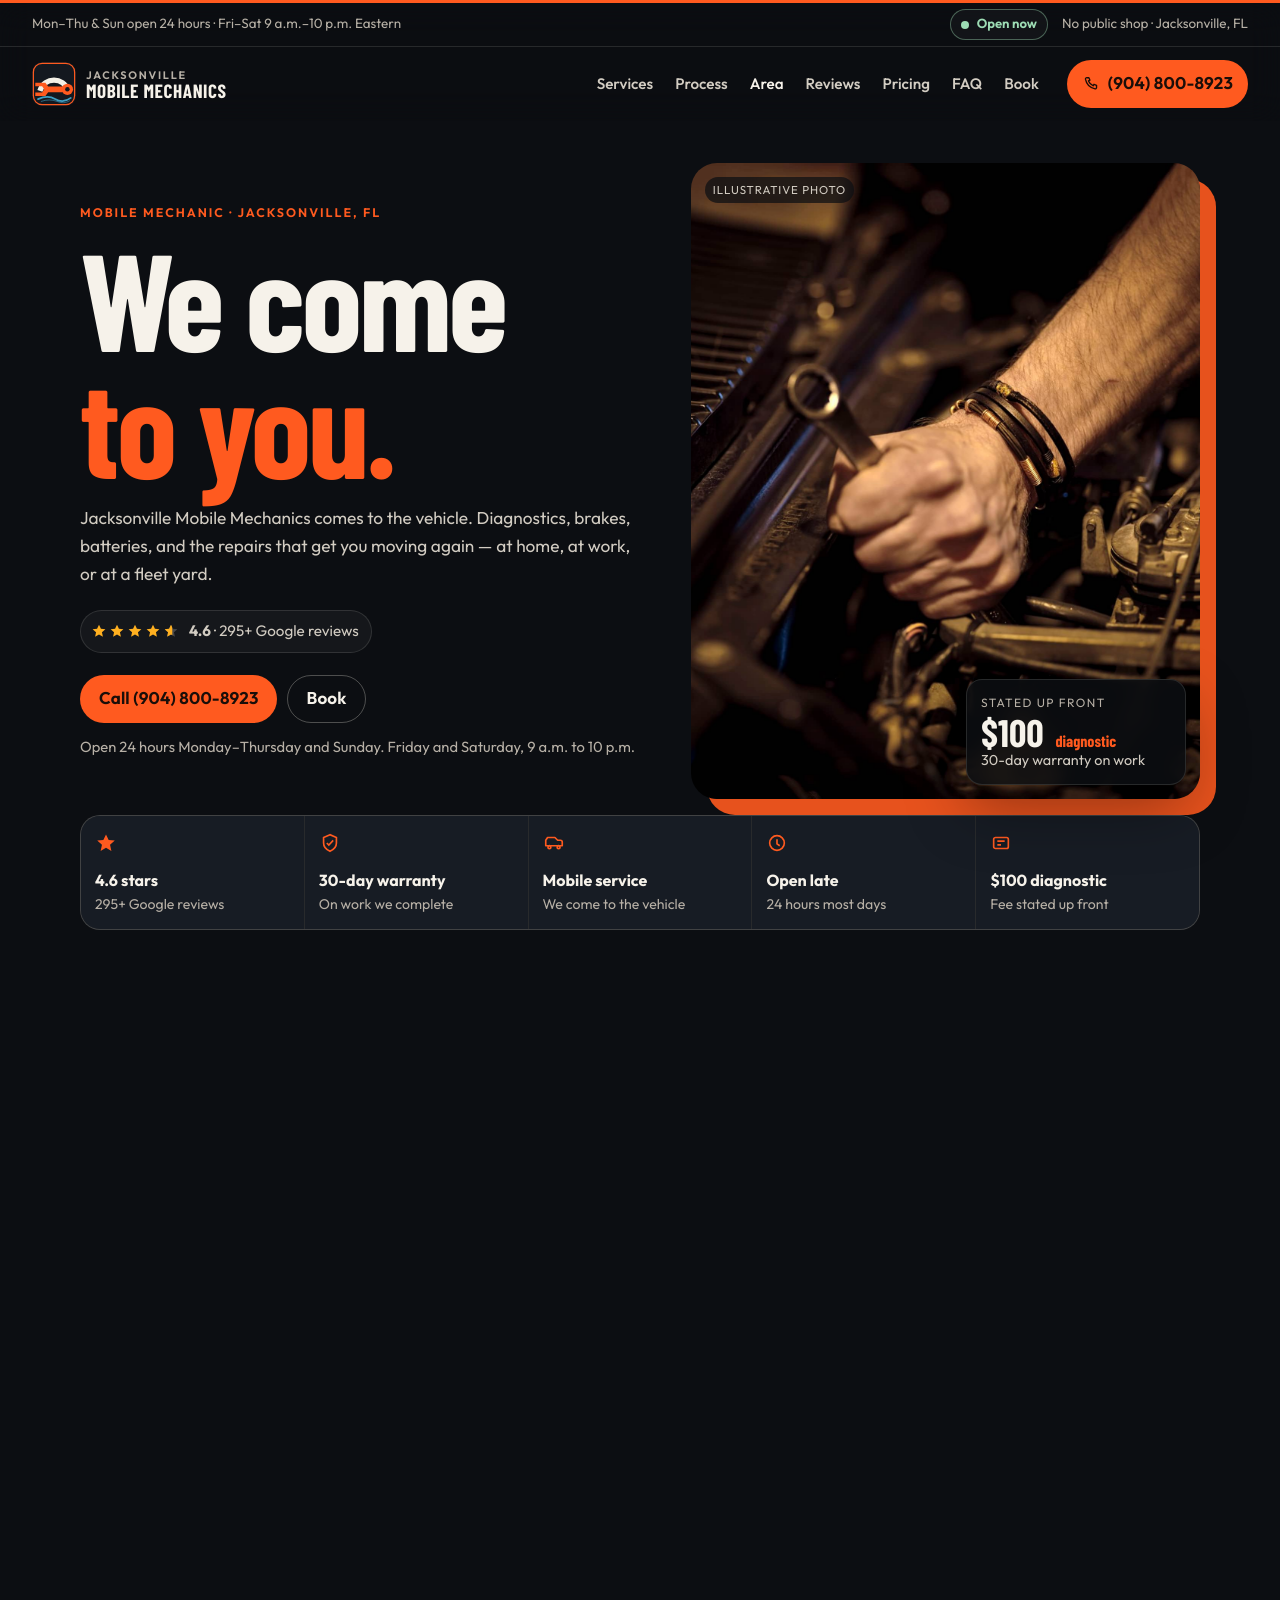
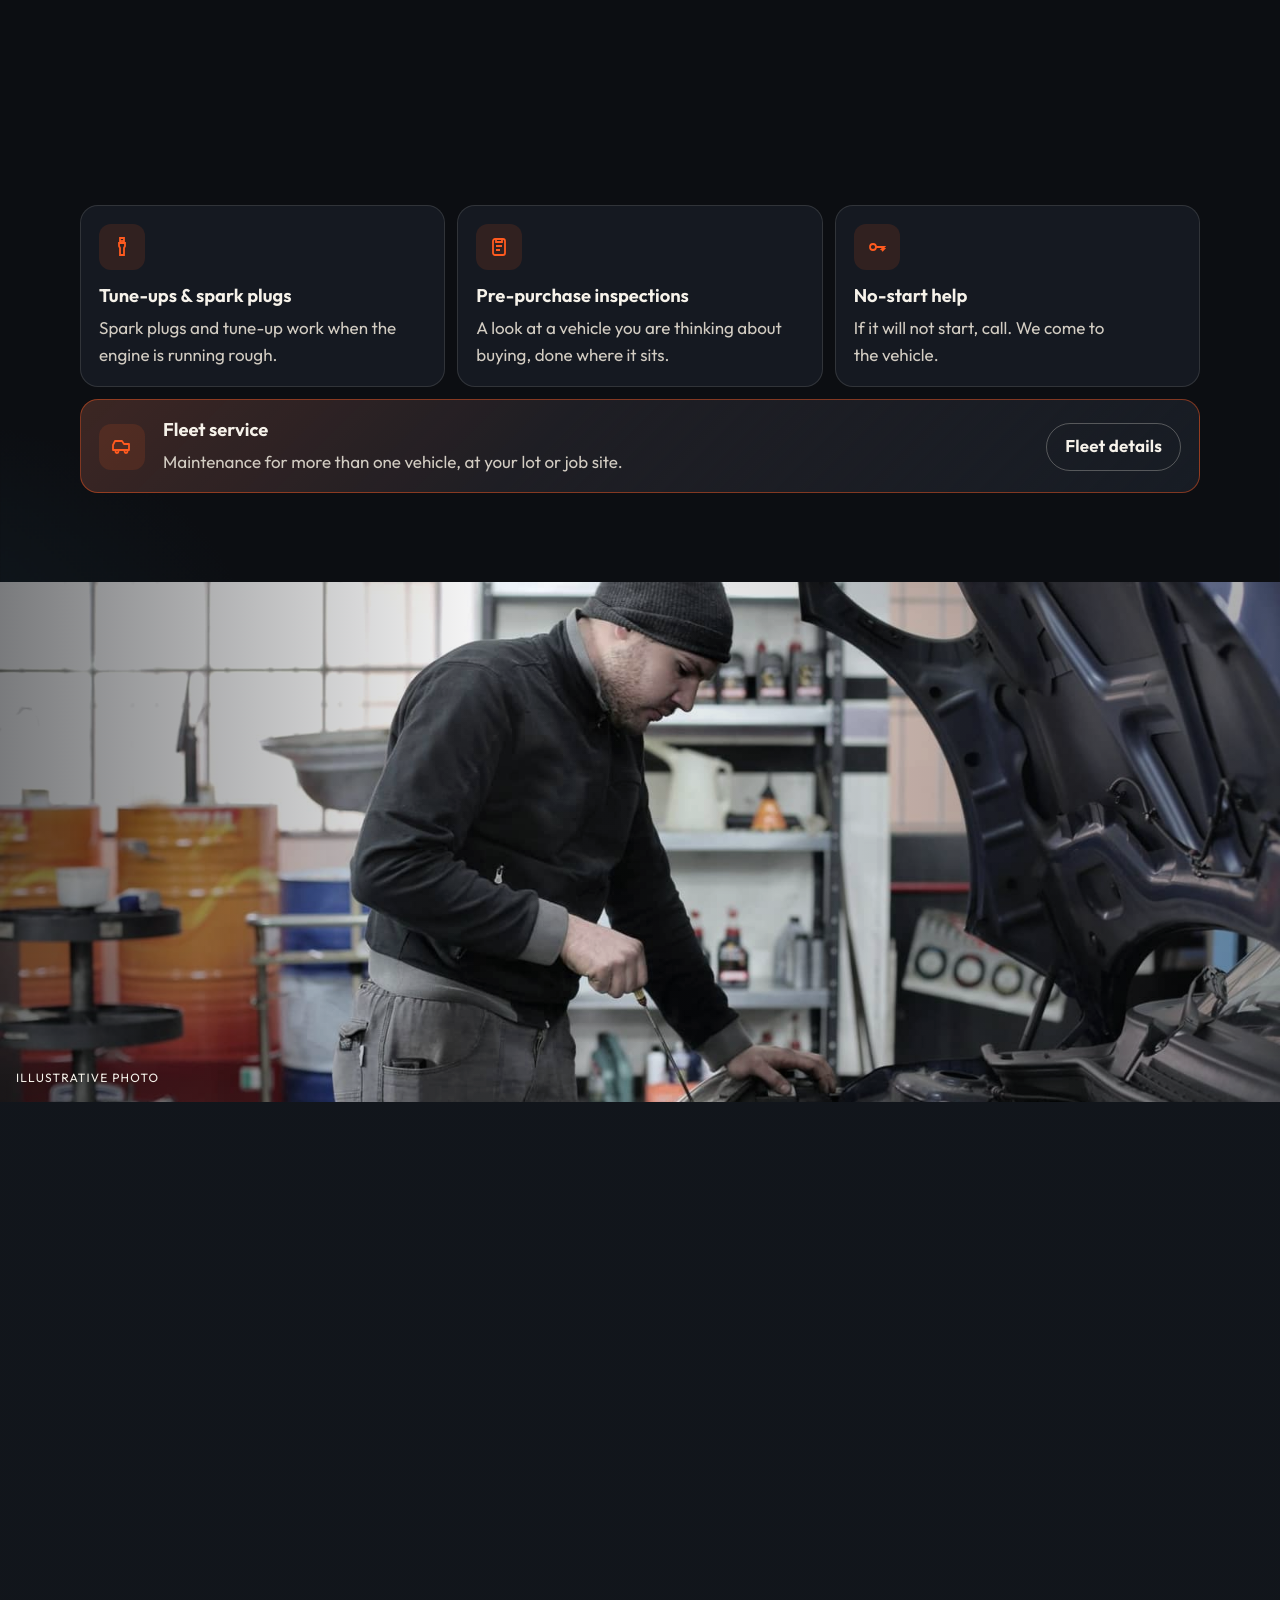
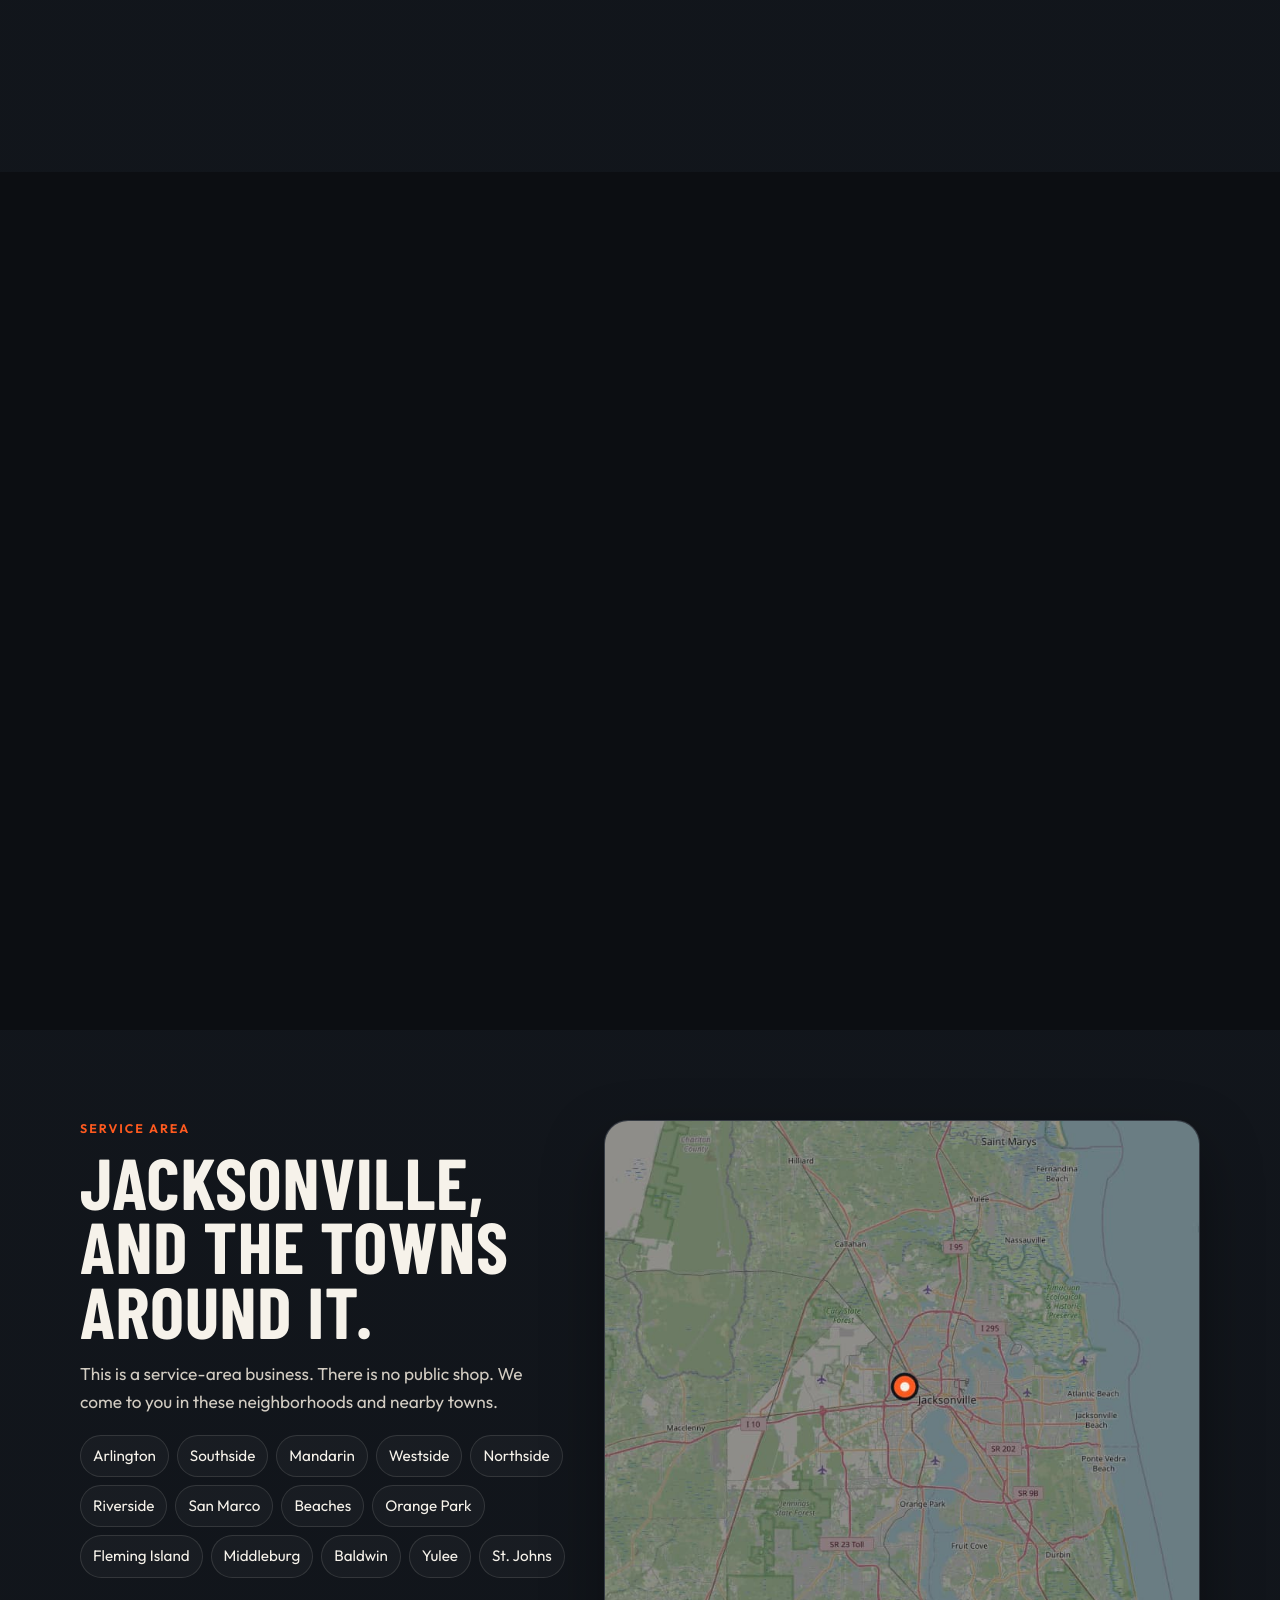
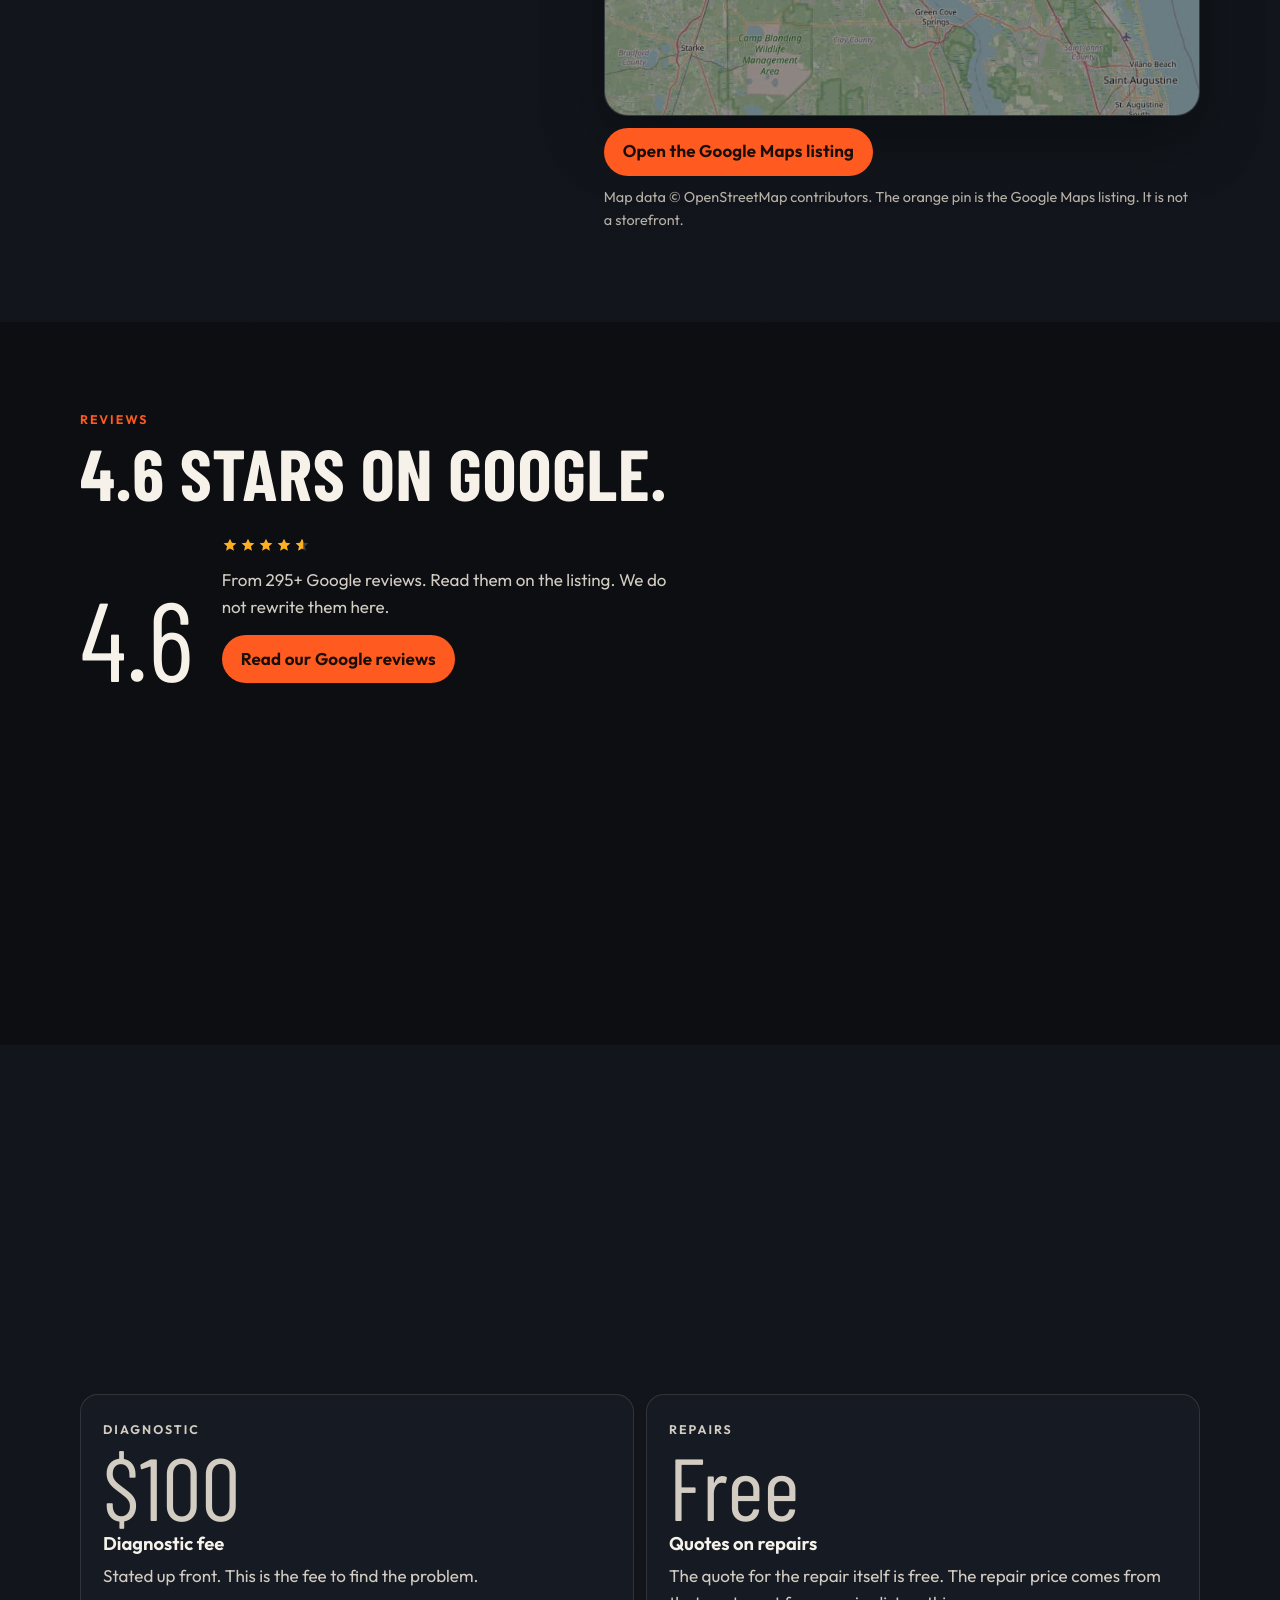
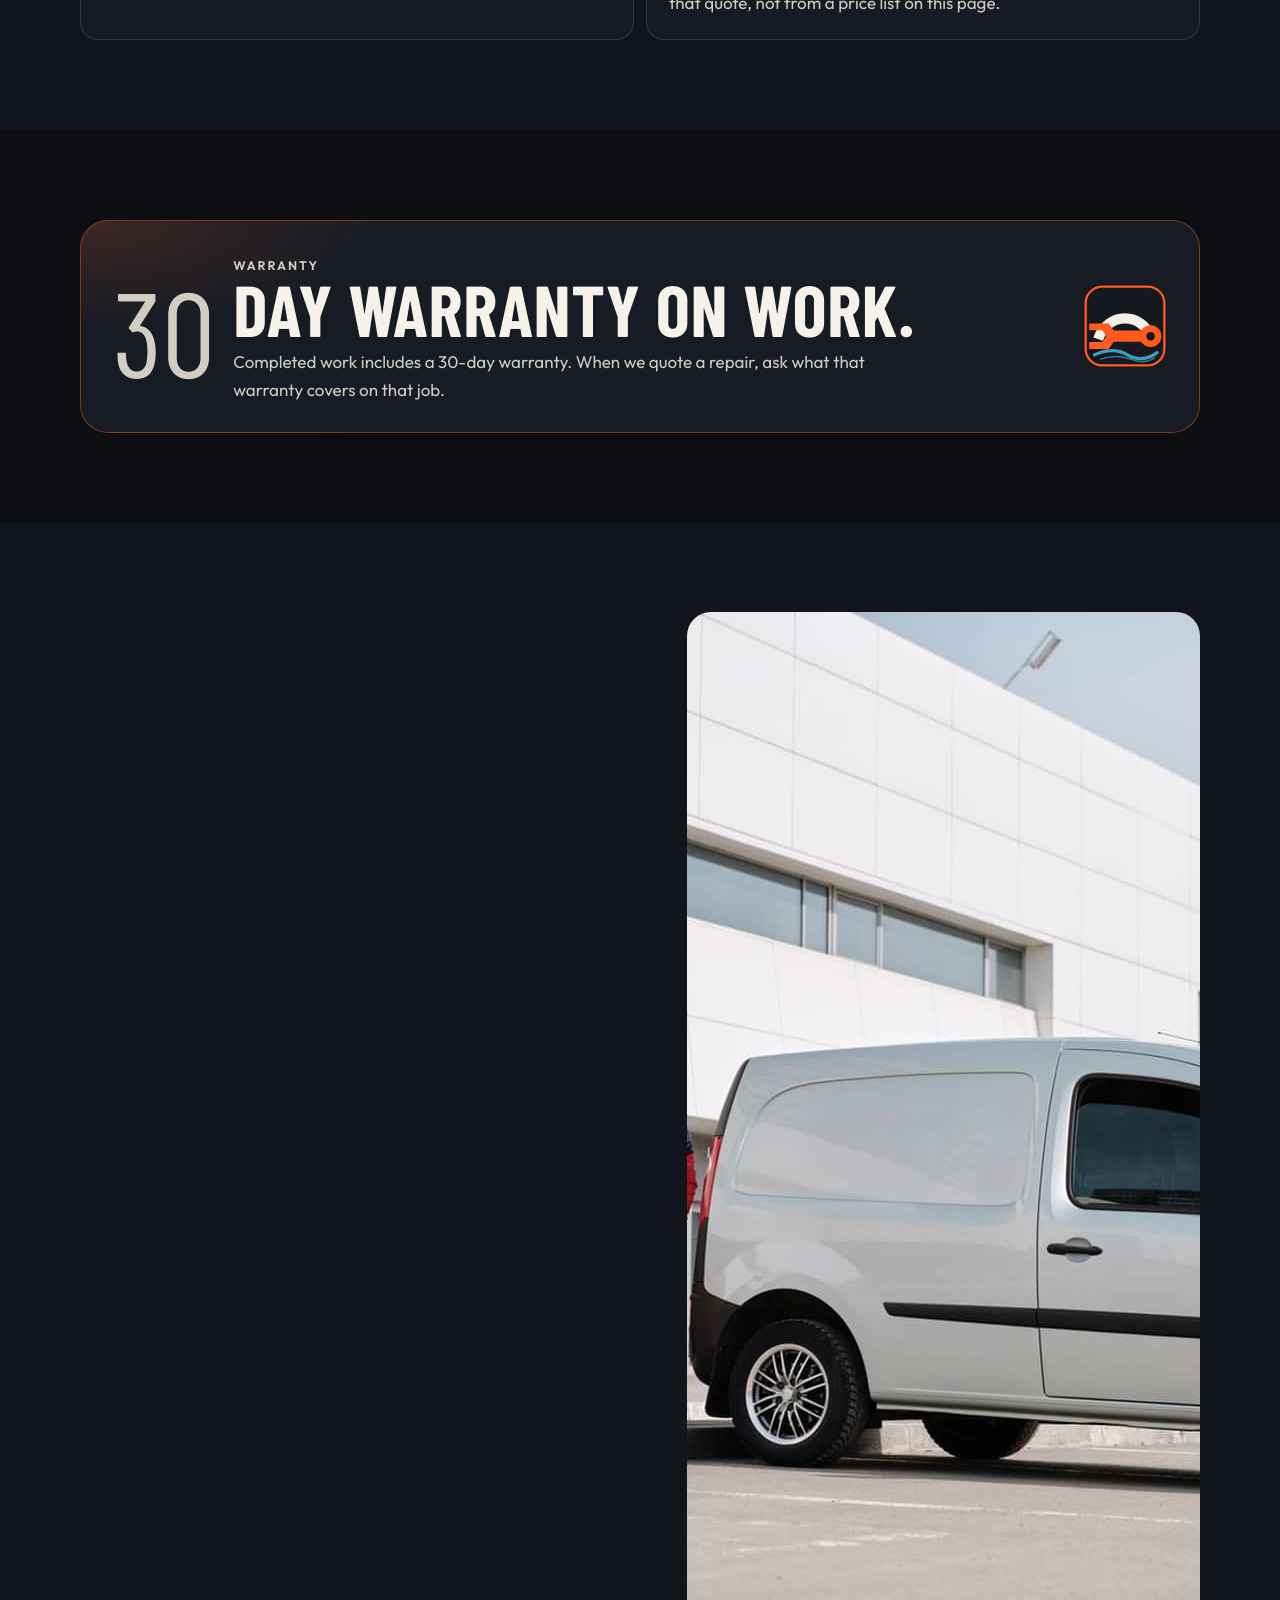
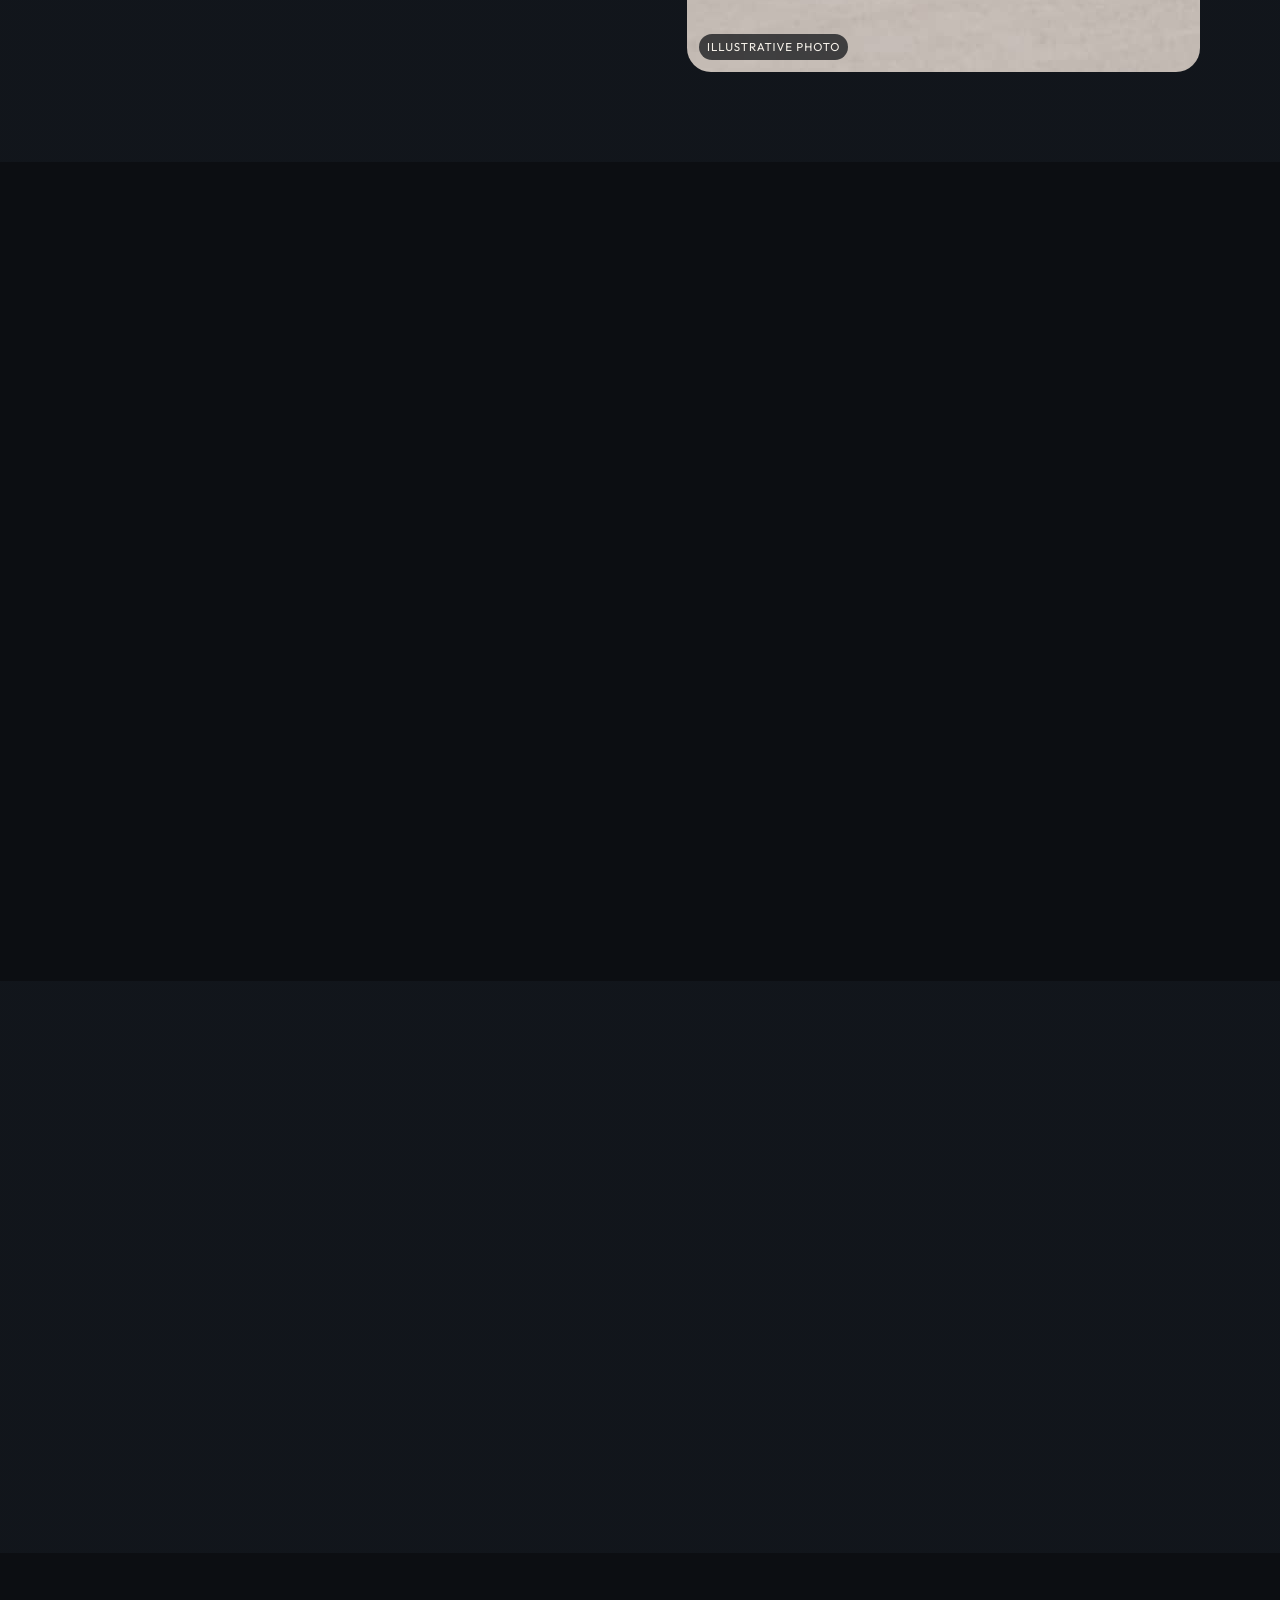
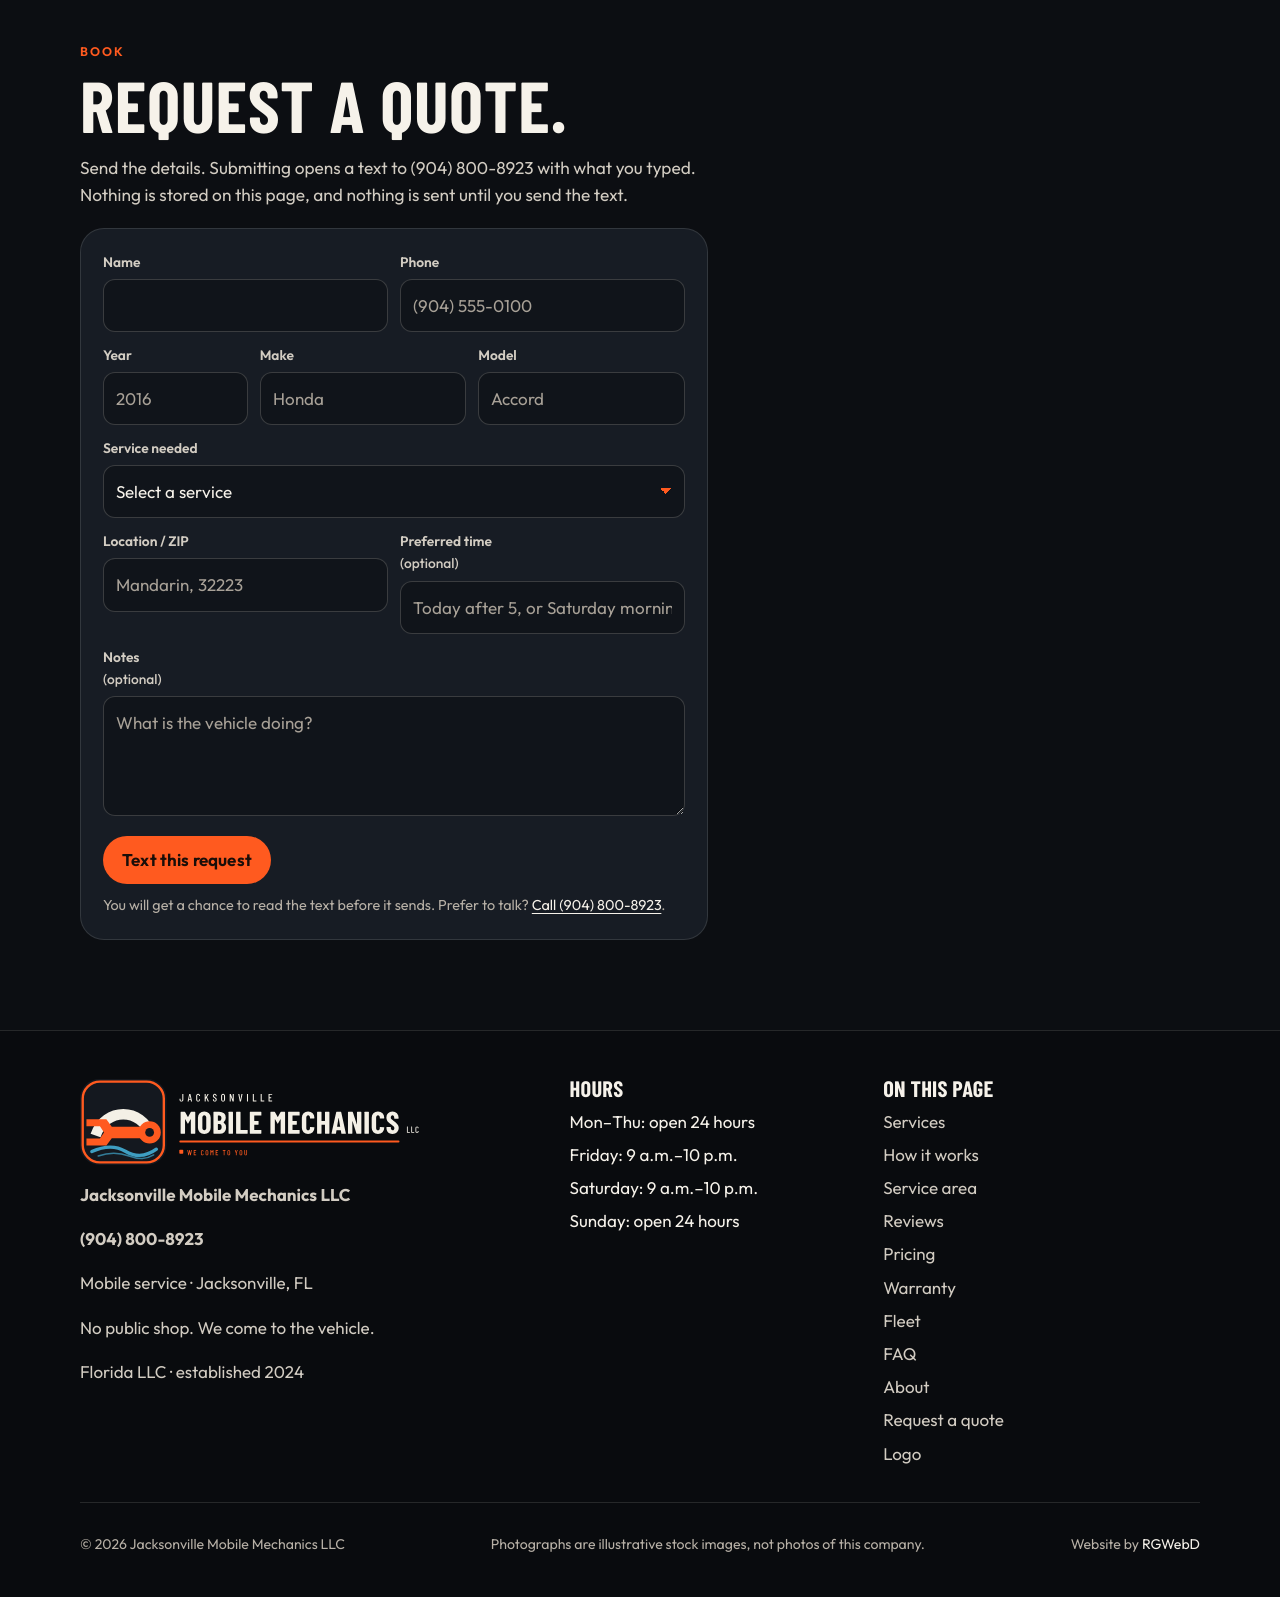
==== commit 6185c1bb: "Add demo visit tracking" ====
--- a/index.html
+++ b/index.html
@@ -125,6 +125,7 @@
     }
   }
   </script>
+<script src="https://cosmiccallers.lovable.app/demo-track.js" data-demo="jaxmobilemechanics" defer></script>
 </head>
 <body>
   <a class="skip" href="#content">Skip to content</a>
